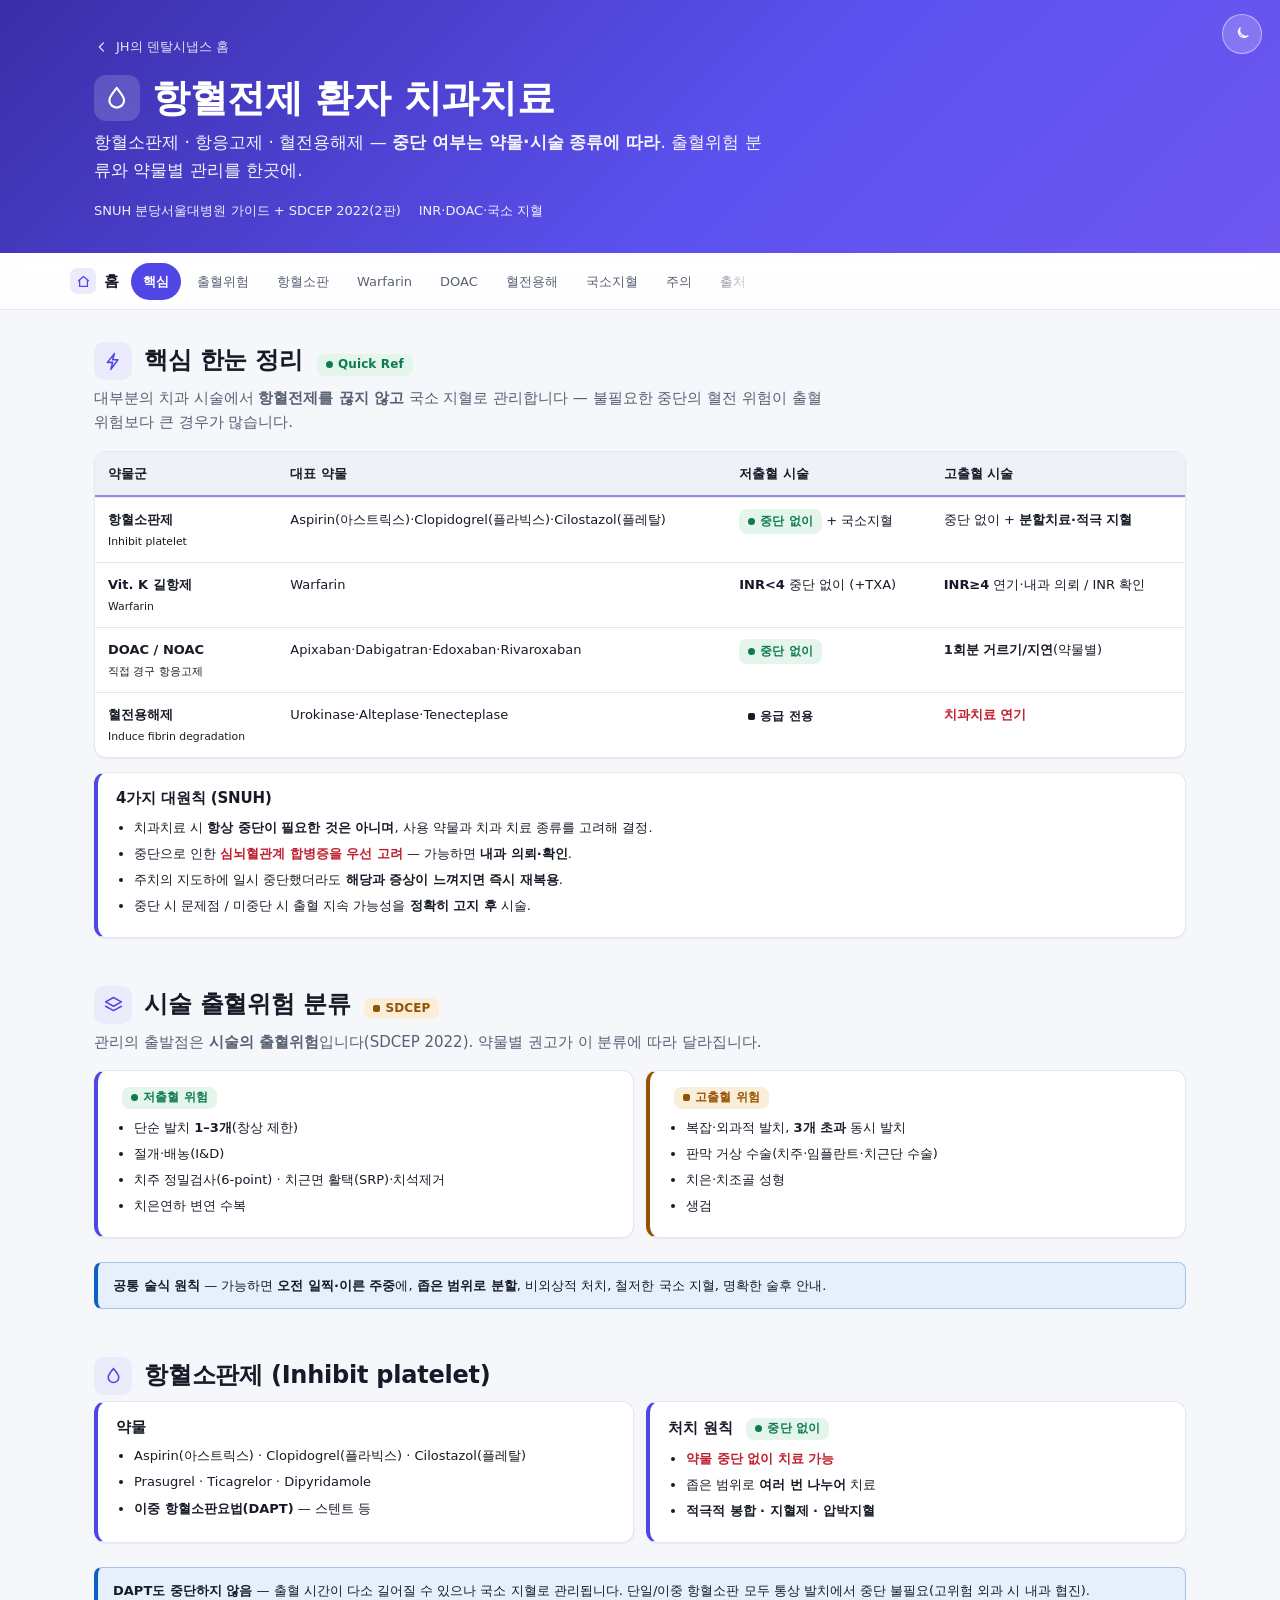
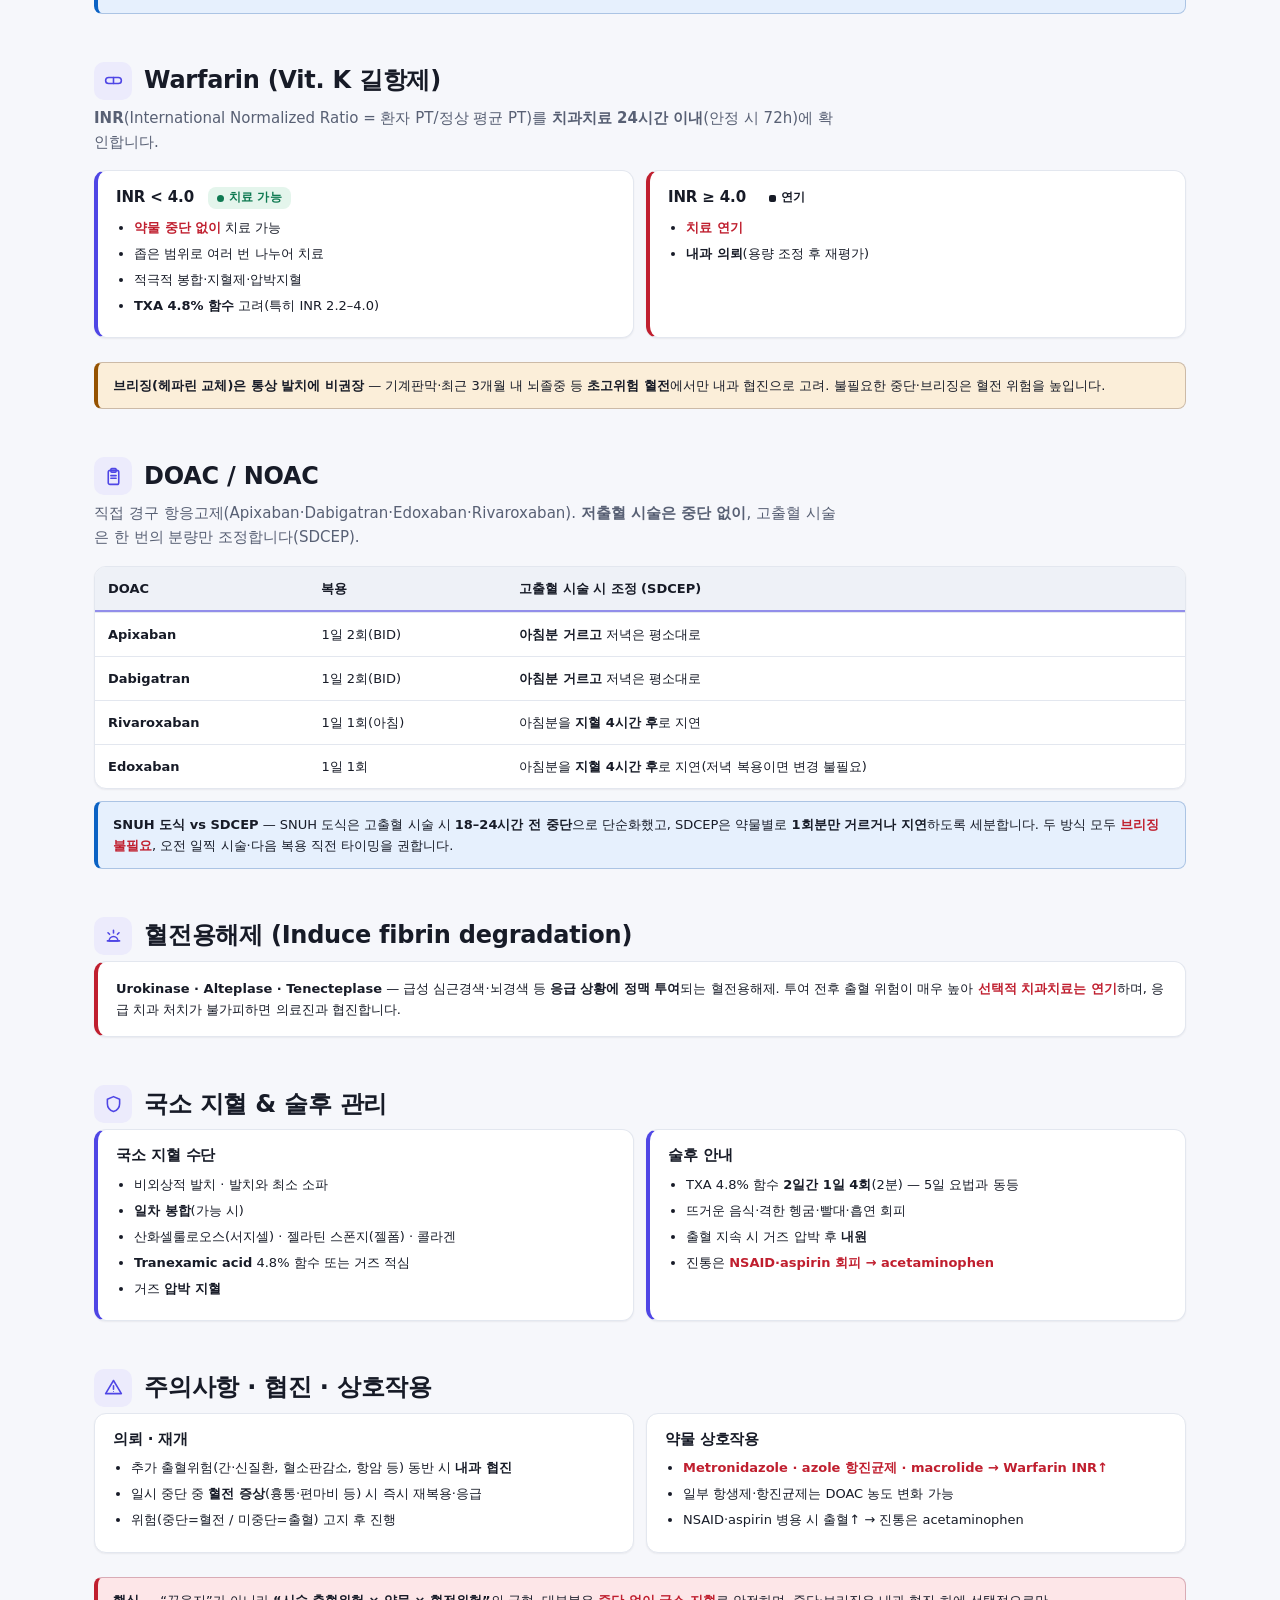
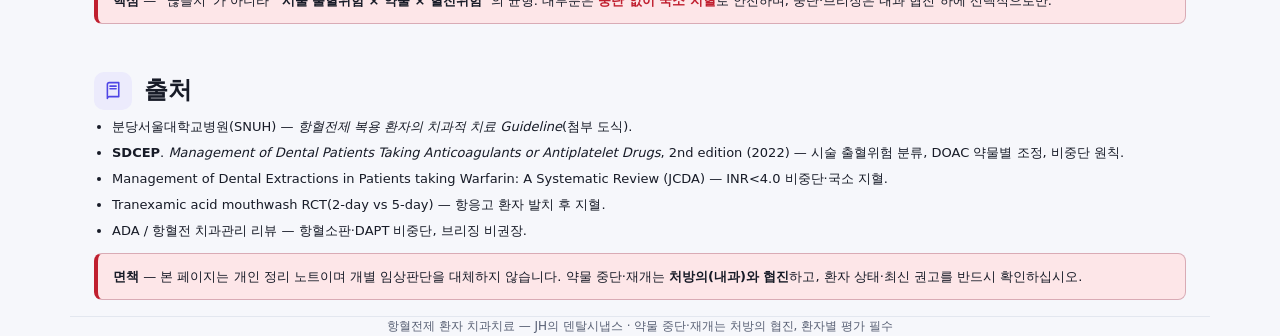
==== antithrombotic.html @ ee280d4f "항혈전제 환자 치과치료 페이지 추가 — antithrombotic.html SNUH 분당서울대병원 결정트리 + SDCEP 2022(2판)로 보강한 신규 페이지(9섹션): - 핵심 " ====
<!DOCTYPE html>
<html lang="ko" data-theme="auto">
<head>
<meta charset="UTF-8" />
<meta name="viewport" content="width=device-width, initial-scale=1.0" />
<title>항혈전제 환자 치과치료 — JH의 덴탈시냅스</title>
<meta name="description" content="항혈전제(항혈소판제·항응고제·혈전용해제) 복용 환자의 치과 치료 — 출혈위험 분류, Warfarin INR, DOAC 약물별 조정, 국소 지혈, 주의사항" />
<meta name="theme-color" content="#4f46e5" />
<link rel="icon" href="assets/favicon.svg" type="image/svg+xml" />
<link rel="stylesheet" href="assets/theme.css?v=2" />
<style>
  h2 .badge,h3 .badge{margin-left:6px} td b{font-weight:700}
  ol.flowlist{margin:6px 0 0;padding-left:20px;font-size:var(--text-sm)} ol.flowlist li{margin:5px 0}
</style>
</head>
<body>

<header class="hero">
  <button class="themebtn hero-toggle" id="theme" aria-label="다크 모드로 전환"><svg aria-hidden="true"><use href="assets/icons.svg#i-moon"/></svg></button>
  <div class="wrap">
    <a class="crumb" href="index.html"><svg aria-hidden="true"><use href="assets/icons.svg#i-arrow-left"/></svg> JH의 덴탈시냅스 홈</a>
    <h1><span class="logo"><svg aria-hidden="true"><use href="assets/icons.svg#i-droplet"/></svg></span>항혈전제 환자 치과치료</h1>
    <p class="sub">항혈소판제 · 항응고제 · 혈전용해제 — <b>중단 여부는 약물·시술 종류에 따라</b>. 출혈위험 분류와 약물별 관리를 한곳에.</p>
    <div class="meta-row">
      <span>SNUH 분당서울대병원 가이드 + SDCEP 2022(2판)</span>
      <span>INR·DOAC·국소 지혈</span>
    </div>
  </div>
</header>

<div class="topbar">
  <div class="wrap topbar-inner">
    <a class="brand" href="index.html"><span class="logo"><svg aria-hidden="true"><use href="assets/icons.svg#i-home"/></svg></span>홈</a>
    <nav class="links" aria-label="섹션 바로가기">
      <a href="#quick">핵심</a><a href="#risk">출혈위험</a><a href="#antiplatelet">항혈소판</a><a href="#warfarin">Warfarin</a>
      <a href="#doac">DOAC</a><a href="#thrombolytic">혈전용해</a><a href="#hemostasis">국소지혈</a><a href="#caution">주의</a><a href="#sources">출처</a>
    </nav>
    <div class="spacer"></div>
  </div>
</div>

<main class="wrap">

  <!-- 핵심 -->
  <section id="quick">
    <div class="sec-head"><span class="ic"><svg aria-hidden="true"><use href="assets/icons.svg#i-bolt"/></svg></span><h2>핵심 한눈 정리 <span class="badge rec">Quick Ref</span></h2></div>
    <p class="sec-desc">대부분의 치과 시술에서 <b>항혈전제를 끊지 않고</b> 국소 지혈로 관리합니다 — 불필요한 중단의 혈전 위험이 출혈 위험보다 큰 경우가 많습니다.</p>
    <div class="tablewrap flat"><table class="cards">
      <caption class="sr-only">항혈전제 약물군별 치과 처치 원칙</caption>
      <thead><tr><th scope="col">약물군</th><th scope="col">대표 약물</th><th scope="col">저출혈 시술</th><th scope="col">고출혈 시술</th></tr></thead>
      <tbody>
        <tr><td data-label="약물군"><b>항혈소판제</b><br/><small>Inhibit platelet</small></td><td data-label="대표">Aspirin(아스트릭스)·Clopidogrel(플라빅스)·Cilostazol(플레탈)</td><td data-label="저출혈"><span class="badge rec">중단 없이</span> + 국소지혈</td><td data-label="고출혈">중단 없이 + <b>분할치료·적극 지혈</b></td></tr>
        <tr><td data-label="약물군"><b>Vit. K 길항제</b><br/><small>Warfarin</small></td><td data-label="대표">Warfarin</td><td data-label="저출혈"><b>INR&lt;4</b> 중단 없이 (+TXA)</td><td data-label="고출혈"><b>INR≥4</b> 연기·내과 의뢰 / INR 확인</td></tr>
        <tr><td data-label="약물군"><b>DOAC / NOAC</b><br/><small>직접 경구 항응고제</small></td><td data-label="대표">Apixaban·Dabigatran·Edoxaban·Rivaroxaban</td><td data-label="저출혈"><span class="badge rec">중단 없이</span></td><td data-label="고출혈"><b>1회분 거르기/지연</b>(약물별)</td></tr>
        <tr><td data-label="약물군"><b>혈전용해제</b><br/><small>Induce fibrin degradation</small></td><td data-label="대표">Urokinase·Alteplase·Tenecteplase</td><td data-label="저출혈"><span class="badge dgr">응급 전용</span></td><td data-label="고출혈"><span class="em">치과치료 연기</span></td></tr>
      </tbody>
    </table></div>
    <div class="card bl" style="margin-top:14px"><h3>4가지 대원칙 (SNUH)</h3>
      <ul class="tight">
        <li>치과치료 시 <b>항상 중단이 필요한 것은 아니며</b>, 사용 약물과 치과 치료 종류를 고려해 결정.</li>
        <li>중단으로 인한 <span class="em">심뇌혈관계 합병증을 우선 고려</span> — 가능하면 <b>내과 의뢰·확인</b>.</li>
        <li>주치의 지도하에 일시 중단했더라도 <b>해당과 증상이 느껴지면 즉시 재복용</b>.</li>
        <li>중단 시 문제점 / 미중단 시 출혈 지속 가능성을 <b>정확히 고지 후</b> 시술.</li>
      </ul></div>
  </section>

  <!-- 출혈위험 -->
  <section id="risk">
    <div class="sec-head"><span class="ic"><svg aria-hidden="true"><use href="assets/icons.svg#i-layers"/></svg></span><h2>시술 출혈위험 분류 <span class="badge exp">SDCEP</span></h2></div>
    <p class="sec-desc">관리의 출발점은 <b>시술의 출혈위험</b>입니다(SDCEP 2022). 약물별 권고가 이 분류에 따라 달라집니다.</p>
    <div class="cols">
      <div class="card bl"><h3><span class="badge rec">저출혈 위험</span></h3>
        <ul class="tight">
          <li>단순 발치 <b>1–3개</b>(창상 제한)</li>
          <li>절개·배농(I&amp;D)</li>
          <li>치주 정밀검사(6-point) · 치근면 활택(SRP)·치석제거</li>
          <li>치은연하 변연 수복</li>
        </ul></div>
      <div class="card" style="border-left:4px solid var(--warning)"><h3><span class="badge exp">고출혈 위험</span></h3>
        <ul class="tight">
          <li>복잡·외과적 발치, <b>3개 초과</b> 동시 발치</li>
          <li>판막 거상 수술(치주·임플란트·치근단 수술)</li>
          <li>치은·치조골 성형</li>
          <li>생검</li>
        </ul></div>
    </div>
    <div class="callout"><b>공통 술식 원칙</b> — 가능하면 <b>오전 일찍·이른 주중</b>에, <b>좁은 범위로 분할</b>, 비외상적 처치, 철저한 국소 지혈, 명확한 술후 안내.</div>
  </section>

  <!-- 항혈소판 -->
  <section id="antiplatelet">
    <div class="sec-head"><span class="ic"><svg aria-hidden="true"><use href="assets/icons.svg#i-droplet"/></svg></span><h2>항혈소판제 (Inhibit platelet)</h2></div>
    <div class="cols">
      <div class="card bl"><h3>약물</h3>
        <ul class="tight">
          <li>Aspirin(아스트릭스) · Clopidogrel(플라빅스) · Cilostazol(플레탈)</li>
          <li>Prasugrel · Ticagrelor · Dipyridamole</li>
          <li><b>이중 항혈소판요법(DAPT)</b> — 스텐트 등</li>
        </ul></div>
      <div class="card bl"><h3>처치 원칙 <span class="badge rec">중단 없이</span></h3>
        <ul class="tight">
          <li><span class="em">약물 중단 없이 치료 가능</span></li>
          <li>좁은 범위로 <b>여러 번 나누어</b> 치료</li>
          <li><b>적극적 봉합 · 지혈제 · 압박지혈</b></li>
        </ul></div>
    </div>
    <div class="callout"><b>DAPT도 중단하지 않음</b> — 출혈 시간이 다소 길어질 수 있으나 국소 지혈로 관리됩니다. 단일/이중 항혈소판 모두 통상 발치에서 중단 불필요(고위험 외과 시 내과 협진).</div>
  </section>

  <!-- Warfarin -->
  <section id="warfarin">
    <div class="sec-head"><span class="ic"><svg aria-hidden="true"><use href="assets/icons.svg#i-pill"/></svg></span><h2>Warfarin (Vit. K 길항제)</h2></div>
    <p class="sec-desc"><b>INR</b>(International Normalized Ratio = 환자 PT/정상 평균 PT)를 <b>치과치료 24시간 이내</b>(안정 시 72h)에 확인합니다.</p>
    <div class="cols">
      <div class="card bl"><h3>INR &lt; 4.0 <span class="badge rec">치료 가능</span></h3>
        <ul class="tight">
          <li><span class="em">약물 중단 없이</span> 치료 가능</li>
          <li>좁은 범위로 여러 번 나누어 치료</li>
          <li>적극적 봉합·지혈제·압박지혈</li>
          <li><b>TXA 4.8% 함수</b> 고려(특히 INR 2.2–4.0)</li>
        </ul></div>
      <div class="card" style="border-left:4px solid var(--danger)"><h3>INR ≥ 4.0 <span class="badge dgr">연기</span></h3>
        <ul class="tight">
          <li><span class="em">치료 연기</span></li>
          <li><b>내과 의뢰</b>(용량 조정 후 재평가)</li>
        </ul></div>
    </div>
    <div class="callout warn"><b>브리징(헤파린 교체)은 통상 발치에 비권장</b> — 기계판막·최근 3개월 내 뇌졸중 등 <b>초고위험 혈전</b>에서만 내과 협진으로 고려. 불필요한 중단·브리징은 혈전 위험을 높입니다.</div>
  </section>

  <!-- DOAC -->
  <section id="doac">
    <div class="sec-head"><span class="ic"><svg aria-hidden="true"><use href="assets/icons.svg#i-clipboard"/></svg></span><h2>DOAC / NOAC</h2></div>
    <p class="sec-desc">직접 경구 항응고제(Apixaban·Dabigatran·Edoxaban·Rivaroxaban). <b>저출혈 시술은 중단 없이</b>, 고출혈 시술은 한 번의 분량만 조정합니다(SDCEP).</p>
    <div class="tablewrap flat"><table class="cards">
      <caption class="sr-only">DOAC 약물별 고출혈 시술 시 복용 조정</caption>
      <thead><tr><th scope="col">DOAC</th><th scope="col">복용</th><th scope="col">고출혈 시술 시 조정 (SDCEP)</th></tr></thead>
      <tbody>
        <tr><td data-label="DOAC"><b>Apixaban</b></td><td data-label="복용">1일 2회(BID)</td><td data-label="조정"><b>아침분 거르고</b> 저녁은 평소대로</td></tr>
        <tr><td data-label="DOAC"><b>Dabigatran</b></td><td data-label="복용">1일 2회(BID)</td><td data-label="조정"><b>아침분 거르고</b> 저녁은 평소대로</td></tr>
        <tr><td data-label="DOAC"><b>Rivaroxaban</b></td><td data-label="복용">1일 1회(아침)</td><td data-label="조정">아침분을 <b>지혈 4시간 후</b>로 지연</td></tr>
        <tr><td data-label="DOAC"><b>Edoxaban</b></td><td data-label="복용">1일 1회</td><td data-label="조정">아침분을 <b>지혈 4시간 후</b>로 지연(저녁 복용이면 변경 불필요)</td></tr>
      </tbody>
    </table></div>
    <div class="callout"><b>SNUH 도식 vs SDCEP</b> — SNUH 도식은 고출혈 시술 시 <b>18–24시간 전 중단</b>으로 단순화했고, SDCEP은 약물별로 <b>1회분만 거르거나 지연</b>하도록 세분합니다. 두 방식 모두 <span class="em">브리징 불필요</span>, 오전 일찍 시술·다음 복용 직전 타이밍을 권합니다.</div>
  </section>

  <!-- 혈전용해 -->
  <section id="thrombolytic">
    <div class="sec-head"><span class="ic"><svg aria-hidden="true"><use href="assets/icons.svg#i-siren"/></svg></span><h2>혈전용해제 (Induce fibrin degradation)</h2></div>
    <div class="card" style="border-left:4px solid var(--danger)">
      <p style="margin:0;font-size:var(--text-sm)"><b>Urokinase · Alteplase · Tenecteplase</b> — 급성 심근경색·뇌경색 등 <b>응급 상황에 정맥 투여</b>되는 혈전용해제. 투여 전후 출혈 위험이 매우 높아 <span class="em">선택적 치과치료는 연기</span>하며, 응급 치과 처치가 불가피하면 의료진과 협진합니다.</p>
    </div>
  </section>

  <!-- 국소 지혈 -->
  <section id="hemostasis">
    <div class="sec-head"><span class="ic"><svg aria-hidden="true"><use href="assets/icons.svg#i-shield"/></svg></span><h2>국소 지혈 & 술후 관리</h2></div>
    <div class="cols">
      <div class="card bl"><h3>국소 지혈 수단</h3>
        <ul class="tight">
          <li>비외상적 발치 · 발치와 최소 소파</li>
          <li><b>일차 봉합</b>(가능 시)</li>
          <li>산화셀룰로오스(서지셀) · 젤라틴 스폰지(젤폼) · 콜라겐</li>
          <li><b>Tranexamic acid</b> 4.8% 함수 또는 거즈 적심</li>
          <li>거즈 <b>압박 지혈</b></li>
        </ul></div>
      <div class="card bl"><h3>술후 안내</h3>
        <ul class="tight">
          <li>TXA 4.8% 함수 <b>2일간 1일 4회</b>(2분) — 5일 요법과 동등</li>
          <li>뜨거운 음식·격한 헹굼·빨대·흡연 회피</li>
          <li>출혈 지속 시 거즈 압박 후 <b>내원</b></li>
          <li>진통은 <span class="em">NSAID·aspirin 회피 → acetaminophen</span></li>
        </ul></div>
    </div>
  </section>

  <!-- 주의 -->
  <section id="caution">
    <div class="sec-head"><span class="ic"><svg aria-hidden="true"><use href="assets/icons.svg#i-alert"/></svg></span><h2>주의사항 · 협진 · 상호작용</h2></div>
    <div class="cols">
      <div class="card"><h3>의뢰 · 재개</h3>
        <ul class="tight">
          <li>추가 출혈위험(간·신질환, 혈소판감소, 항암 등) 동반 시 <b>내과 협진</b></li>
          <li>일시 중단 중 <b>혈전 증상</b>(흉통·편마비 등) 시 즉시 재복용·응급</li>
          <li>위험(중단=혈전 / 미중단=출혈) 고지 후 진행</li>
        </ul></div>
      <div class="card"><h3>약물 상호작용</h3>
        <ul class="tight">
          <li><span class="em">Metronidazole · azole 항진균제 · macrolide → Warfarin INR↑</span></li>
          <li>일부 항생제·항진균제는 DOAC 농도 변화 가능</li>
          <li>NSAID·aspirin 병용 시 출혈↑ → 진통은 acetaminophen</li>
        </ul></div>
    </div>
    <div class="callout danger"><b>핵심</b> — “끊을지”가 아니라 <b>“시술 출혈위험 × 약물 × 혈전위험”</b>의 균형. 대부분은 <span class="em">중단 없이 국소 지혈</span>로 안전하며, 중단·브리징은 내과 협진 하에 선택적으로만.</div>
  </section>

  <!-- 출처 -->
  <section id="sources">
    <div class="sec-head"><span class="ic"><svg aria-hidden="true"><use href="assets/icons.svg#i-book"/></svg></span><h2>출처</h2></div>
    <ul class="tight" style="font-size:var(--text-sm)">
      <li>분당서울대학교병원(SNUH) — <i>항혈전제 복용 환자의 치과적 치료 Guideline</i>(첨부 도식).</li>
      <li><b>SDCEP</b>. <i>Management of Dental Patients Taking Anticoagulants or Antiplatelet Drugs</i>, 2nd edition (2022) — 시술 출혈위험 분류, DOAC 약물별 조정, 비중단 원칙.</li>
      <li>Management of Dental Extractions in Patients taking Warfarin: A Systematic Review (JCDA) — INR&lt;4.0 비중단·국소 지혈.</li>
      <li>Tranexamic acid mouthwash RCT(2-day vs 5-day) — 항응고 환자 발치 후 지혈.</li>
      <li>ADA / 항혈전 치과관리 리뷰 — 항혈소판·DAPT 비중단, 브리징 비권장.</li>
    </ul>
    <div class="callout danger" style="margin-top:12px"><b>면책</b> — 본 페이지는 개인 정리 노트이며 개별 임상판단을 대체하지 않습니다. 약물 중단·재개는 <b>처방의(내과)와 협진</b>하고, 환자 상태·최신 권고를 반드시 확인하십시오.</div>
  </section>

</main>

<button id="toTop" title="맨 위로" aria-label="맨 위로"><svg aria-hidden="true"><use href="assets/icons.svg#i-arrow-up"/></svg></button>

<footer class="wrap">
  항혈전제 환자 치과치료 — JH의 덴탈시냅스 · 약물 중단·재개는 처방의 협진, 환자별 평가 필수
</footer>

<script>
(function(){
  const links=[...document.querySelectorAll('.topbar .links a')];
  const map={}; links.forEach(a=>map[a.getAttribute('href').slice(1)]=a);
  if('IntersectionObserver' in window){
    const ob=new IntersectionObserver((es)=>{ es.forEach(e=>{ if(e.isIntersecting){
      links.forEach(a=>a.classList.remove('active')); const a=map[e.target.id]; if(a) a.classList.add('active'); } }); },
      {rootMargin:'-35% 0px -60% 0px',threshold:0});
    Object.keys(map).forEach(id=>{ const t=document.getElementById(id); if(t) ob.observe(t); });
  }
  const toTop=document.getElementById('toTop');
  if(toTop){ addEventListener('scroll',()=>toTop.classList.toggle('show',scrollY>600),{passive:true});
    toTop.addEventListener('click',()=>scrollTo({top:0,behavior:'smooth'})); }
})();
</script>
<script src="assets/theme.js?v=2"></script>
</body>
</html>
---- assets/theme.css ----
/* =======================================================================
   JH의 덴탈시냅스 — Design System (tokens)  ·  모든 페이지 공유
   ======================================================================= */
:root{
  color-scheme: light dark;

  /* ---- color: slate neutrals + indigo brand + semantic status ---- */
  --bg:#f6f7fb; --surface:#ffffff; --surface-2:#eef1f7; --line:#e3e7ef;
  --ink:#171b27; --ink-2:#586074; --ink-3:#8b93a6;
  --brand:#4f46e5; --brand-strong:#4338ca; --brand-ink:#ffffff; --brand-soft:#ecebfc;
  --success:#0f7a52; --success-soft:#e4f5ec;
  --warning:#955200; --warning-soft:#fbeed9;
  --danger:#c01f2f;  --danger-soft:#fde6e8;
  --info:#0b62c4;    --info-soft:#e6f0fd;

  /* legacy aliases (구 클래스 호환) */
  --muted:var(--ink-2); --brand-d:var(--brand-strong); --warn:var(--warning);
  --accent:#0f7a52; --radius:12px;

  /* ---- type scale (root 16px · ratio ~1.2–1.25) ---- */
  --text-xs:.75rem; --text-sm:.8125rem; --text-base:.9375rem; --text-md:1.0625rem;
  --text-lg:1.25rem; --text-xl:1.5rem; --text-2xl:1.875rem; --text-3xl:2.25rem;
  --lh-tight:1.3; --lh:1.62;

  /* ---- spacing (8pt) ---- */
  --sp-1:4px; --sp-2:8px; --sp-3:12px; --sp-4:16px; --sp-5:24px; --sp-6:32px; --sp-7:48px; --sp-8:64px;

  /* ---- radius / shadow / motion ---- */
  --r-sm:8px; --r:12px; --r-lg:16px; --r-pill:999px;
  --shadow-sm:0 1px 2px rgba(18,24,40,.06);
  --shadow:0 1px 3px rgba(18,24,40,.05),0 10px 26px rgba(18,24,40,.07);
  --shadow-lg:0 18px 50px rgba(18,24,40,.16);
  --ease:cubic-bezier(.2,.7,.2,1); --dur:.2s;

  --maxw:1140px;
  /* hero gradient (테마 무관 고정 — 흰 텍스트 가독 보장) */
  --hero-1:#3a2ea8; --hero-2:#5b51ef; --hero-3:#6f57f0;
}
:root[data-theme="dark"], :root[data-theme="auto"]{ }
@media (prefers-color-scheme: dark){ :root[data-theme="auto"]{
  --bg:#0e1118; --surface:#161b24; --surface-2:#1d2330; --line:#2a3142;
  --ink:#e9edf5; --ink-2:#a8b1c3; --ink-3:#79849a;
  --brand:#8d89f6; --brand-strong:#aaa6f9; --brand-ink:#0e1118; --brand-soft:#1f2440;
  --success:#46cf91; --success-soft:#11271d;
  --warning:#e2a85c; --warning-soft:#2a2113;
  --danger:#f0746e;  --danger-soft:#2c1719;
  --info:#5ea7f3;    --info-soft:#11233b;
  --accent:#46cf91;
  --shadow-sm:0 1px 2px rgba(0,0,0,.4);
  --shadow:0 1px 3px rgba(0,0,0,.45),0 10px 26px rgba(0,0,0,.35);
  --shadow-lg:0 18px 50px rgba(0,0,0,.5);
}}
:root[data-theme="dark"]{
  --bg:#0e1118; --surface:#161b24; --surface-2:#1d2330; --line:#2a3142;
  --ink:#e9edf5; --ink-2:#a8b1c3; --ink-3:#79849a;
  --brand:#8d89f6; --brand-strong:#aaa6f9; --brand-ink:#0e1118; --brand-soft:#1f2440;
  --success:#46cf91; --success-soft:#11271d;
  --warning:#e2a85c; --warning-soft:#2a2113;
  --danger:#f0746e;  --danger-soft:#2c1719;
  --info:#5ea7f3;    --info-soft:#11233b;
  --accent:#46cf91;
  --shadow-sm:0 1px 2px rgba(0,0,0,.4);
  --shadow:0 1px 3px rgba(0,0,0,.45),0 10px 26px rgba(0,0,0,.35);
  --shadow-lg:0 18px 50px rgba(0,0,0,.5);
}

/* ======================= base ======================= */
*{box-sizing:border-box}
html{scroll-behavior:smooth; scroll-padding-top:78px}
@media (prefers-reduced-motion:reduce){ html{scroll-behavior:auto} *{animation-duration:.001ms!important;transition-duration:.001ms!important} }
body{margin:0;font-family:"Pretendard","Apple SD Gothic Neo","Malgun Gothic",system-ui,-apple-system,"Segoe UI",Roboto,sans-serif;
  font-size:var(--text-base);line-height:var(--lh);background:var(--bg);color:var(--ink);
  -webkit-font-smoothing:antialiased;text-rendering:optimizeLegibility}
a{color:var(--brand);text-decoration:none}
a:hover{text-decoration:underline}
h1,h2,h3,h4{line-height:var(--lh-tight);letter-spacing:-.01em}
:focus-visible{outline:2px solid var(--brand);outline-offset:2px;border-radius:6px}
.wrap{max-width:var(--maxw);margin:0 auto;padding:0 var(--sp-5)}
.sr-only{position:absolute;width:1px;height:1px;padding:0;margin:-1px;overflow:hidden;clip:rect(0 0 0 0);white-space:nowrap;border:0}

/* icons */
svg.gl{width:1.15em;height:1.15em;display:inline-block;vertical-align:-.16em;flex:0 0 auto}
.ic{display:grid;place-items:center;flex:0 0 auto}
.ic svg{width:60%;height:60%}

/* ======================= header / hero ======================= */
header.hero{position:relative;overflow:hidden;color:#fff;padding:var(--sp-6) 0 var(--sp-6);
  background:linear-gradient(135deg,var(--hero-1) 0%,var(--hero-2) 58%,var(--hero-3) 100%)}
header.hero .wrap{position:relative;z-index:1}
.crumb{display:inline-flex;align-items:center;gap:6px;color:#fff;opacity:.86;font-size:var(--text-sm);
  margin-bottom:var(--sp-3);padding:4px 0}
.crumb:hover{opacity:1;text-decoration:none}
.crumb svg{width:16px;height:16px}
header.hero h1{margin:0 0 6px;font-size:clamp(1.6rem,3.4vw,2.4rem);display:flex;align-items:center;gap:12px}
header.hero h1 .logo{width:clamp(34px,5vw,46px);height:clamp(34px,5vw,46px);border-radius:12px;
  background:rgba(255,255,255,.16);display:grid;place-items:center;backdrop-filter:blur(2px)}
header.hero h1 .logo svg{width:64%;height:64%;color:#fff}
header.hero p.sub{margin:0;opacity:.94;font-size:var(--text-md);max-width:62ch;font-weight:400}
.meta-row{display:flex;flex-wrap:wrap;gap:8px 18px;margin-top:var(--sp-4);font-size:var(--text-sm);opacity:.92}
.meta-row span{display:inline-flex;align-items:center;gap:6px}

/* ======================= sticky topbar ======================= */
.topbar{position:sticky;top:0;z-index:50;background:color-mix(in srgb,var(--surface) 88%,transparent);
  -webkit-backdrop-filter:saturate(180%) blur(10px);backdrop-filter:saturate(180%) blur(10px);
  border-bottom:1px solid var(--line)}
.topbar-inner{display:flex;align-items:center;gap:var(--sp-3);min-height:56px;padding:8px 0}
.brand{display:inline-flex;align-items:center;gap:8px;font-weight:800;color:var(--ink);font-size:var(--text-base)}
.brand .logo{width:26px;height:26px;border-radius:7px;background:var(--brand-soft);color:var(--brand);display:grid;place-items:center}
.brand .logo svg{width:17px;height:17px}
.brand:hover{text-decoration:none}
.links{display:flex;gap:4px;align-items:center;overflow-x:auto;scrollbar-width:none;-ms-overflow-style:none;mask-image:linear-gradient(90deg,#000 92%,transparent)}
.links::-webkit-scrollbar{display:none}
.links a{font-size:var(--text-sm);color:var(--ink-2);padding:8px 12px;border-radius:var(--r-pill);white-space:nowrap;min-height:36px;display:inline-flex;align-items:center;font-weight:500}
.links a:hover{background:var(--surface-2);color:var(--ink);text-decoration:none}
.links a.active{background:var(--brand);color:var(--brand-ink);font-weight:700}
.spacer{margin-left:auto}
.search{display:flex;align-items:center;gap:8px}
.search .field{position:relative;display:flex;align-items:center}
.search .field svg{position:absolute;left:12px;width:16px;height:16px;color:var(--ink-3);pointer-events:none}
.search input{border:1px solid var(--line);background:var(--surface);color:var(--ink);border-radius:var(--r-pill);
  height:40px;padding:0 14px 0 34px;font-size:var(--text-sm);width:230px;outline:none;transition:border-color var(--dur),box-shadow var(--dur)}
.search input::placeholder{color:var(--ink-3)}
.search input:focus{border-color:var(--brand);box-shadow:0 0 0 3px color-mix(in srgb,var(--brand) 22%,transparent)}
.themebtn{border:1px solid var(--line);background:var(--surface);color:var(--ink-2);border-radius:var(--r-pill);
  width:40px;height:40px;cursor:pointer;display:grid;place-items:center}
.themebtn:hover{color:var(--brand);border-color:var(--brand)}
.themebtn svg{width:18px;height:18px}
/* hero 우상단 토글 */
.themebtn.hero-toggle{position:absolute;top:14px;right:18px;left:auto;z-index:5;
  background:rgba(255,255,255,.2);border-color:rgba(255,255,255,.48);color:#fff;
  -webkit-backdrop-filter:blur(3px);backdrop-filter:blur(3px)}
.themebtn.hero-toggle:hover{background:rgba(255,255,255,.26);border-color:rgba(255,255,255,.65);color:#fff}
@media (max-width:640px){ .themebtn.hero-toggle{top:10px;right:12px} }

/* ======================= disclaimer / callout ======================= */
.disclaimer{display:flex;gap:10px;align-items:flex-start;background:var(--warning-soft);
  border:1px solid color-mix(in srgb,var(--warning) 34%,var(--line));color:color-mix(in srgb,var(--warning) 78%,var(--ink));
  border-radius:var(--r);padding:12px 16px;margin:var(--sp-4) auto;font-size:var(--text-sm)}
.disclaimer svg{width:20px;height:20px;color:var(--warning);flex:0 0 auto;margin-top:1px}
.disclaimer b{color:inherit}

.callout{position:relative;background:var(--info-soft);border:1px solid color-mix(in srgb,var(--info) 26%,var(--line));
  border-left:4px solid var(--info);border-radius:var(--r-sm);padding:12px 15px;font-size:var(--text-sm);margin:var(--sp-3) 0;color:var(--ink)}
.callout.warn{background:var(--warning-soft);border-color:color-mix(in srgb,var(--warning) 30%,var(--line));border-left-color:var(--warning)}
.callout.danger{background:var(--danger-soft);border-color:color-mix(in srgb,var(--danger) 30%,var(--line));border-left-color:var(--danger)}
.callout.ok{background:var(--success-soft);border-color:color-mix(in srgb,var(--success) 30%,var(--line));border-left-color:var(--success)}

/* ======================= note grid (hub) ======================= */
.grid{display:grid;grid-template-columns:repeat(auto-fill,minmax(290px,1fr));gap:var(--sp-4);margin:var(--sp-4) 0 var(--sp-2)}
a.note{position:relative;display:flex;flex-direction:column;background:var(--surface);border:1px solid var(--line);
  border-radius:var(--r-lg);padding:var(--sp-5);box-shadow:var(--shadow-sm);color:inherit;overflow:hidden;
  transition:transform var(--dur) var(--ease),box-shadow var(--dur),border-color var(--dur)}
a.note:hover{transform:translateY(-3px);box-shadow:var(--shadow-lg);border-color:color-mix(in srgb,var(--accent2,var(--brand)) 50%,var(--line));text-decoration:none}
a.note::after{content:"";position:absolute;left:0;top:0;height:3px;width:100%;background:var(--accent2,var(--brand))}
.note .ic{width:46px;height:46px;border-radius:12px;background:color-mix(in srgb,var(--accent2,var(--brand)) 14%,transparent);color:var(--accent2,var(--brand))}
.note .ic svg{width:24px;height:24px}
.note h3{margin:14px 0 6px;font-size:var(--text-md)}
.note p{margin:0;color:var(--ink-2);font-size:var(--text-sm);flex:1}
.note .row{display:flex;align-items:center;gap:8px;margin-top:var(--sp-4)}
.note .go{margin-left:auto;color:var(--accent2,var(--brand));font-weight:700;font-size:var(--text-sm);display:inline-flex;align-items:center;gap:3px}
.note .go svg{width:15px;height:15px}

/* ======================= sections / content ======================= */
section{padding:var(--sp-6) 0 var(--sp-1);scroll-margin-top:74px}
.sec-head{display:flex;align-items:center;gap:12px;margin:0 0 6px}
.sec-head h2{font-size:clamp(1.15rem,2.4vw,1.5rem);margin:0}
.sec-head .ic{width:38px;height:38px;border-radius:10px;background:var(--brand-soft);color:var(--brand)}
.sec-head .ic svg{width:21px;height:21px}
.sec-desc{color:var(--ink-2);font-size:var(--text-base);margin:2px 0 var(--sp-4);max-width:78ch}

.card{background:var(--surface);border:1px solid var(--line);border-radius:var(--r);padding:16px 18px;box-shadow:var(--shadow-sm);margin-bottom:var(--sp-3)}
.card.bl{border-left:4px solid var(--brand)}
.card h3{margin:0 0 8px;font-size:var(--text-base);display:flex;align-items:center;gap:8px;flex-wrap:wrap}
.cols{display:grid;grid-template-columns:repeat(auto-fit,minmax(248px,1fr));gap:var(--sp-3)}
ul.tight{margin:6px 0 0;padding-left:18px}
ul.tight li{margin:5px 0;font-size:var(--text-sm)}
ul.tight li small{color:var(--ink-2)}
.em{color:var(--danger);font-weight:600}
.hl{background:color-mix(in srgb,var(--brand) 14%,transparent);border-radius:4px;padding:0 3px}

/* labels: pill / tag / badge (역할 분리) */
.pill{display:inline-block;font-size:var(--text-xs);border:1px solid var(--line);border-radius:var(--r-pill);
  padding:2px 9px;color:var(--ink-2);background:var(--surface);font-weight:500}
.tag{display:inline-flex;align-items:center;font-size:var(--text-xs);font-weight:700;color:#fff;border-radius:var(--r-sm);padding:3px 9px;letter-spacing:.01em}
.badge{display:inline-flex;align-items:center;gap:5px;font-size:var(--text-xs);font-weight:700;border-radius:var(--r-sm);
  padding:3px 9px;letter-spacing:.01em;white-space:nowrap}
.badge::before{content:"";width:7px;height:7px;border-radius:2px;background:currentColor}
.badge.rec{color:var(--success);background:var(--success-soft)}
.badge.exp{color:var(--warning);background:var(--warning-soft)}
.badge.lim{color:var(--ink-2);background:var(--surface-2)}
.badge.rec::before{border-radius:999px}            /* 색+모양 이중 인코딩 */
.badge.lim::before{border-radius:0;transform:rotate(45deg)}

/* step flow */
.flow{display:flex;flex-wrap:wrap;gap:10px;align-items:stretch;margin:10px 0}
.flow .step{flex:1 1 200px;background:var(--surface);border:1px solid var(--line);border-radius:var(--r-sm);padding:12px 14px;box-shadow:var(--shadow-sm)}
.flow .step b{display:block;font-size:var(--text-sm);margin-bottom:2px}
.flow .step small{color:var(--ink-2);font-size:var(--text-xs)}
.flow .arrow{display:flex;align-items:center;justify-content:center;color:var(--ink-3);flex:0 0 auto}
.flow .arrow svg{width:20px;height:20px}

/* ======================= tables ======================= */
.tablewrap{overflow-x:auto;border:1px solid var(--line);border-radius:var(--r);box-shadow:var(--shadow-sm);background:var(--surface);margin-bottom:var(--sp-3)}
table{border-collapse:collapse;width:100%;font-size:var(--text-sm)}
caption{text-align:left;color:var(--ink-2);font-size:var(--text-xs);padding:8px 12px 0}
thead th{background:var(--surface-2);color:var(--ink);text-align:left;padding:11px 13px;font-weight:700;white-space:nowrap;
  border-bottom:2px solid color-mix(in srgb,var(--brand) 55%,var(--line));position:sticky;top:0}
tbody td{padding:11px 13px;border-top:1px solid var(--line);vertical-align:top}
tbody tr:hover{background:color-mix(in srgb,var(--brand) 5%,transparent)}

/* responsive: table.cards → 모바일 카드 전환 (가로 스크롤 제거) */
@media (max-width:720px){
  table.cards thead{position:absolute;width:1px;height:1px;padding:0;margin:-1px;overflow:hidden;clip:rect(0 0 0 0)}
  table.cards, table.cards tbody, table.cards tr, table.cards td{display:block;width:100%;min-width:0}
  table.cards tr{border:1px solid var(--line);border-radius:var(--r);margin:0 0 var(--sp-3);padding:6px 12px;background:var(--surface);box-shadow:var(--shadow-sm)}
  table.cards tr:hover{background:var(--surface)}
  table.cards td{border:0;border-top:1px dashed var(--line);padding:9px 0;display:flex;gap:12px}
  table.cards tr td:first-child{border-top:0}
  table.cards td::before{content:attr(data-label);flex:0 0 36%;max-width:36%;color:var(--ink-2);font-weight:700;font-size:var(--text-xs);padding-top:1px}
  .tablewrap.flat{border:0;box-shadow:none;background:transparent;overflow:visible}
}

/* ======================= data viz (SVG charts) ======================= */
.viz{background:var(--surface);border:1px solid var(--line);border-radius:var(--r);box-shadow:var(--shadow-sm);padding:16px 18px;margin:0 0 var(--sp-3)}
.viz h3{margin:0 0 2px;font-size:var(--text-base)}
.viz .cap{color:var(--ink-2);font-size:var(--text-xs);margin:0 0 12px}
.viz svg{display:block;width:100%;height:auto;overflow:visible}
.viz text{fill:var(--ink-2);font-size:11px;font-weight:600}
.viz .lab{fill:var(--ink);font-weight:700}
.viz .track{fill:var(--surface-2)}
.viz .rng{fill:var(--brand)}
.viz .rng.warn{fill:var(--warning)} .viz .rng.dgr{fill:var(--danger)} .viz .rng.ok{fill:var(--success)}
.viz .grid{stroke:var(--line);stroke-width:1}
.viz .axis{stroke:var(--ink-3);stroke-width:1}
.viz .node{fill:var(--surface);stroke:var(--brand);stroke-width:2}
.viz .node.on{fill:var(--brand)}
.viz .conn{stroke:var(--brand);stroke-width:2}
.viz .bar{fill:var(--brand)}
.viz .v-fill{fill:var(--brand)}
.viz .seg{stroke:var(--surface);stroke-width:2}

/* ======================= footer / misc ======================= */
footer{margin-top:var(--sp-7);border-top:1px solid var(--line);padding:var(--sp-5) 0 var(--sp-8);color:var(--ink-2);font-size:var(--text-xs);text-align:center}
.no-results{padding:18px;color:var(--ink-2);font-style:italic}
mark{background:color-mix(in srgb,var(--warning) 30%,transparent);color:inherit;padding:0 2px;border-radius:3px}

/* ======================= back-to-top ======================= */
#toTop{position:fixed;right:18px;bottom:18px;z-index:60;width:46px;height:46px;border-radius:var(--r-pill);
  border:1px solid var(--line);background:var(--surface);color:var(--brand);box-shadow:var(--shadow);
  cursor:pointer;display:grid;place-items:center;opacity:0;visibility:hidden;transform:translateY(10px);
  transition:opacity var(--dur),visibility var(--dur),transform var(--dur)}
#toTop.show{opacity:1;visibility:visible;transform:none}
#toTop svg{width:20px;height:20px}

@media (max-width:640px){ .search input{width:150px} .wrap{padding:0 16px} }
@media print{
  .topbar,.themebtn,.search,#toTop{display:none!important}
  body{background:#fff;color:#000}
  .card,.note,.tablewrap,.flow .step,.viz{box-shadow:none;break-inside:avoid}
  header.hero{-webkit-print-color-adjust:exact;print-color-adjust:exact}
}
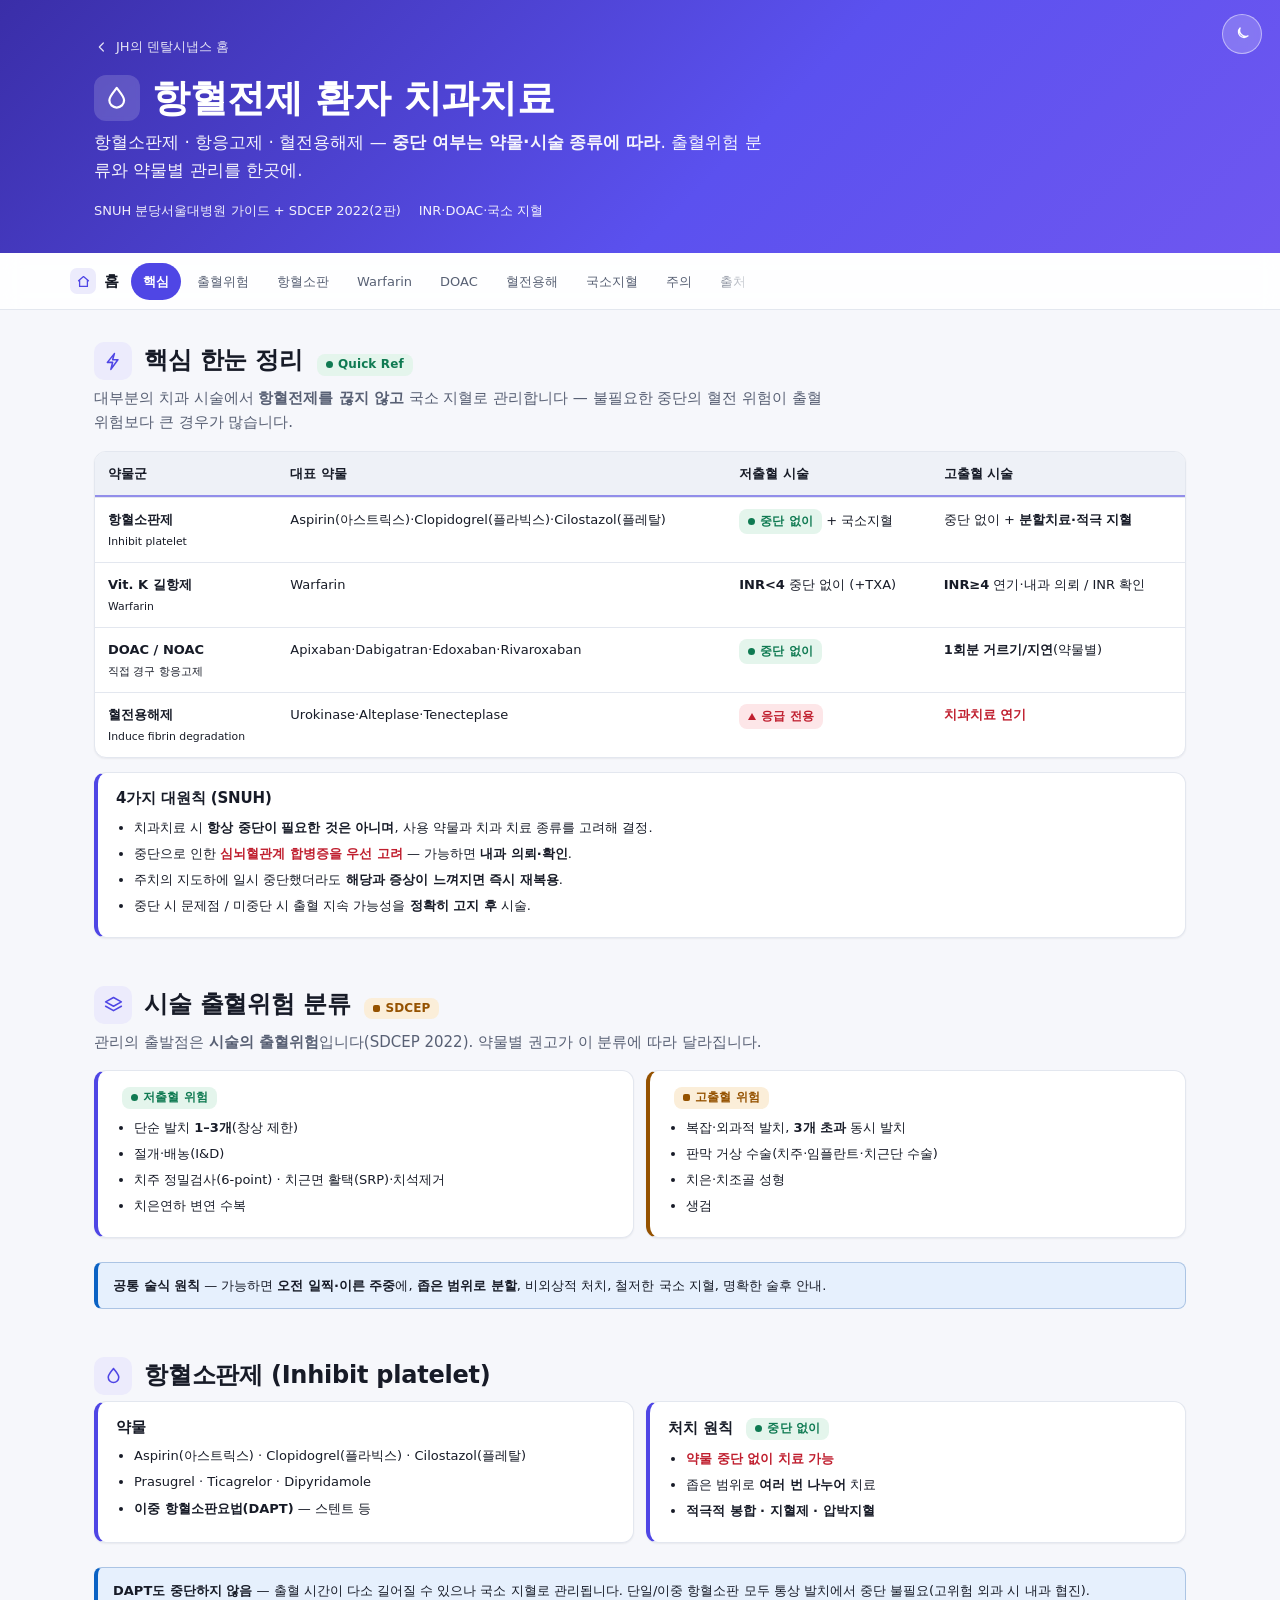
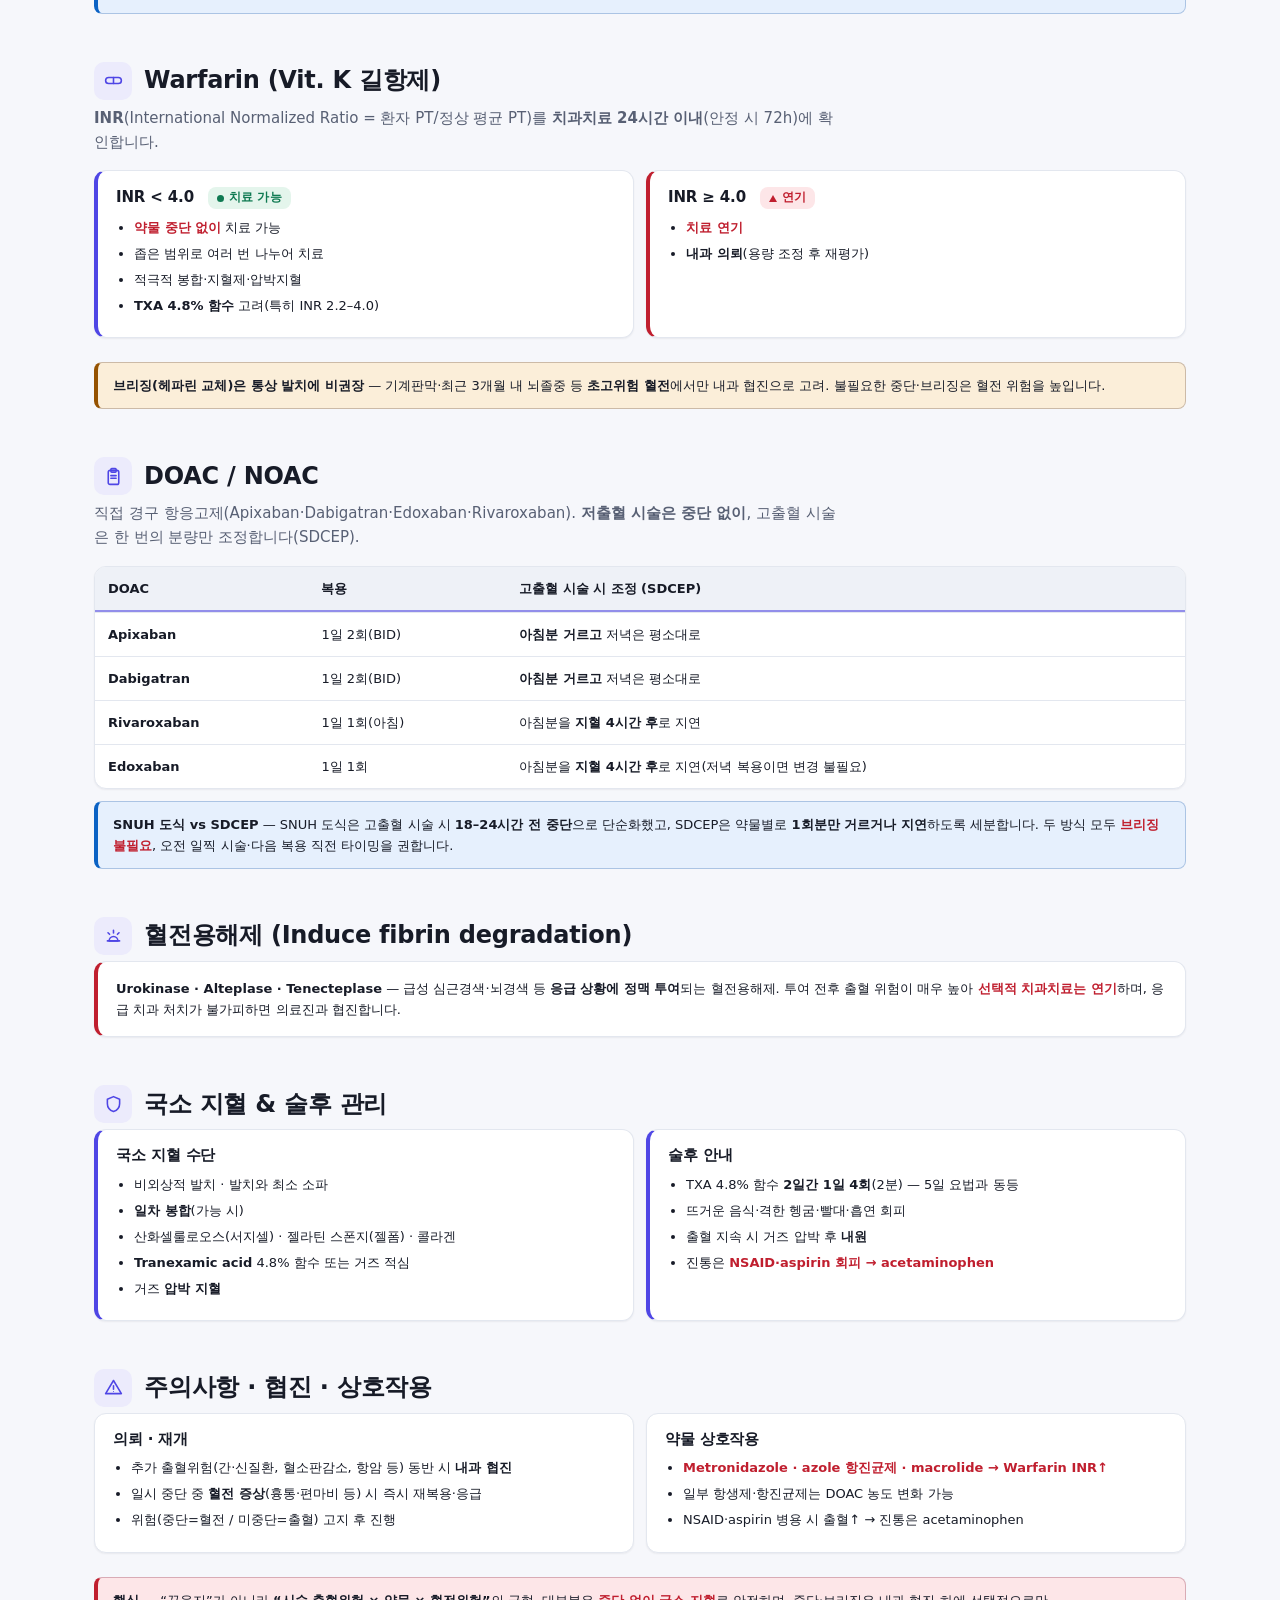
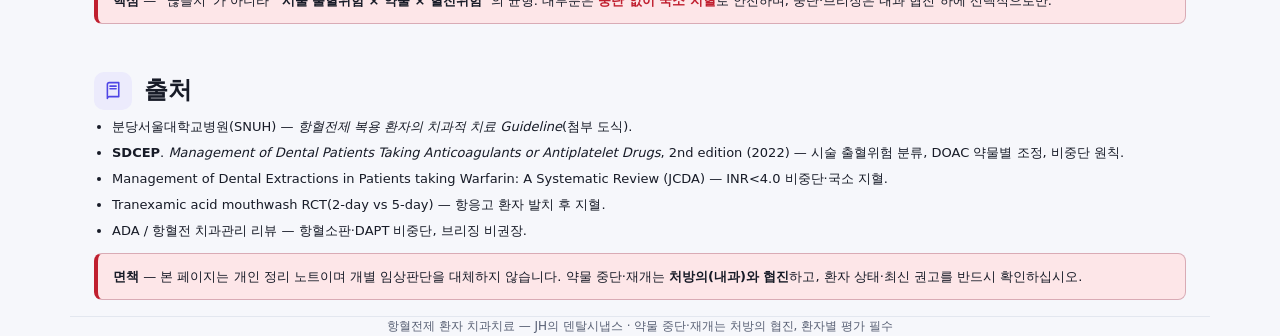
==== commit d33d73f1: "노트 2종 추가: 치과 응급상황 대응 + 전신질환자 치과관리 emergency.html — 치과 진료 중 의료 응급 - 실신·아나필락시스·흉통·천식·저혈당·경련·기도폐쇄·LAST·" ====
--- a/antithrombotic.html
+++ b/antithrombotic.html
@@ -7,7 +7,7 @@
 <meta name="description" content="항혈전제(항혈소판제·항응고제·혈전용해제) 복용 환자의 치과 치료 — 출혈위험 분류, Warfarin INR, DOAC 약물별 조정, 국소 지혈, 주의사항" />
 <meta name="theme-color" content="#4f46e5" />
 <link rel="icon" href="assets/favicon.svg" type="image/svg+xml" />
-<link rel="stylesheet" href="assets/theme.css?v=2" />
+<link rel="stylesheet" href="assets/theme.css?v=4" />
 <style>
   h2 .badge,h3 .badge{margin-left:6px} td b{font-weight:700}
   ol.flowlist{margin:6px 0 0;padding-left:20px;font-size:var(--text-sm)} ol.flowlist li{margin:5px 0}
@@ -231,6 +231,6 @@
     toTop.addEventListener('click',()=>scrollTo({top:0,behavior:'smooth'})); }
 })();
 </script>
-<script src="assets/theme.js?v=2"></script>
+<script src="assets/theme.js?v=4"></script>
 </body>
 </html>
--- a/assets/theme.css
+++ b/assets/theme.css
@@ -187,9 +187,12 @@
 .badge::before{content:"";width:7px;height:7px;border-radius:2px;background:currentColor}
 .badge.rec{color:var(--success);background:var(--success-soft)}
 .badge.exp{color:var(--warning);background:var(--warning-soft)}
+.badge.dgr{color:var(--danger);background:var(--danger-soft)}
 .badge.lim{color:var(--ink-2);background:var(--surface-2)}
 .badge.rec::before{border-radius:999px}            /* 색+모양 이중 인코딩 */
 .badge.lim::before{border-radius:0;transform:rotate(45deg)}
+.badge.dgr::before{width:0;height:0;border-radius:0;background:transparent;
+  border-left:4px solid transparent;border-right:4px solid transparent;border-bottom:7px solid currentColor}
 
 /* step flow */
 .flow{display:flex;flex-wrap:wrap;gap:10px;align-items:stretch;margin:10px 0}
@@ -227,6 +230,8 @@
 .viz svg{display:block;width:100%;height:auto;overflow:visible}
 .viz text{fill:var(--ink-2);font-size:11px;font-weight:600}
 .viz .lab{fill:var(--ink);font-weight:700}
+.viz text.onfill{fill:#fff;font-weight:800;paint-order:stroke;stroke:rgba(20,16,46,.55);stroke-width:1.1px;stroke-linejoin:round}
+.viz text.onfill.soft{font-weight:600;stroke-width:.85px}
 .viz .track{fill:var(--surface-2)}
 .viz .rng{fill:var(--brand)}
 .viz .rng.warn{fill:var(--warning)} .viz .rng.dgr{fill:var(--danger)} .viz .rng.ok{fill:var(--success)}
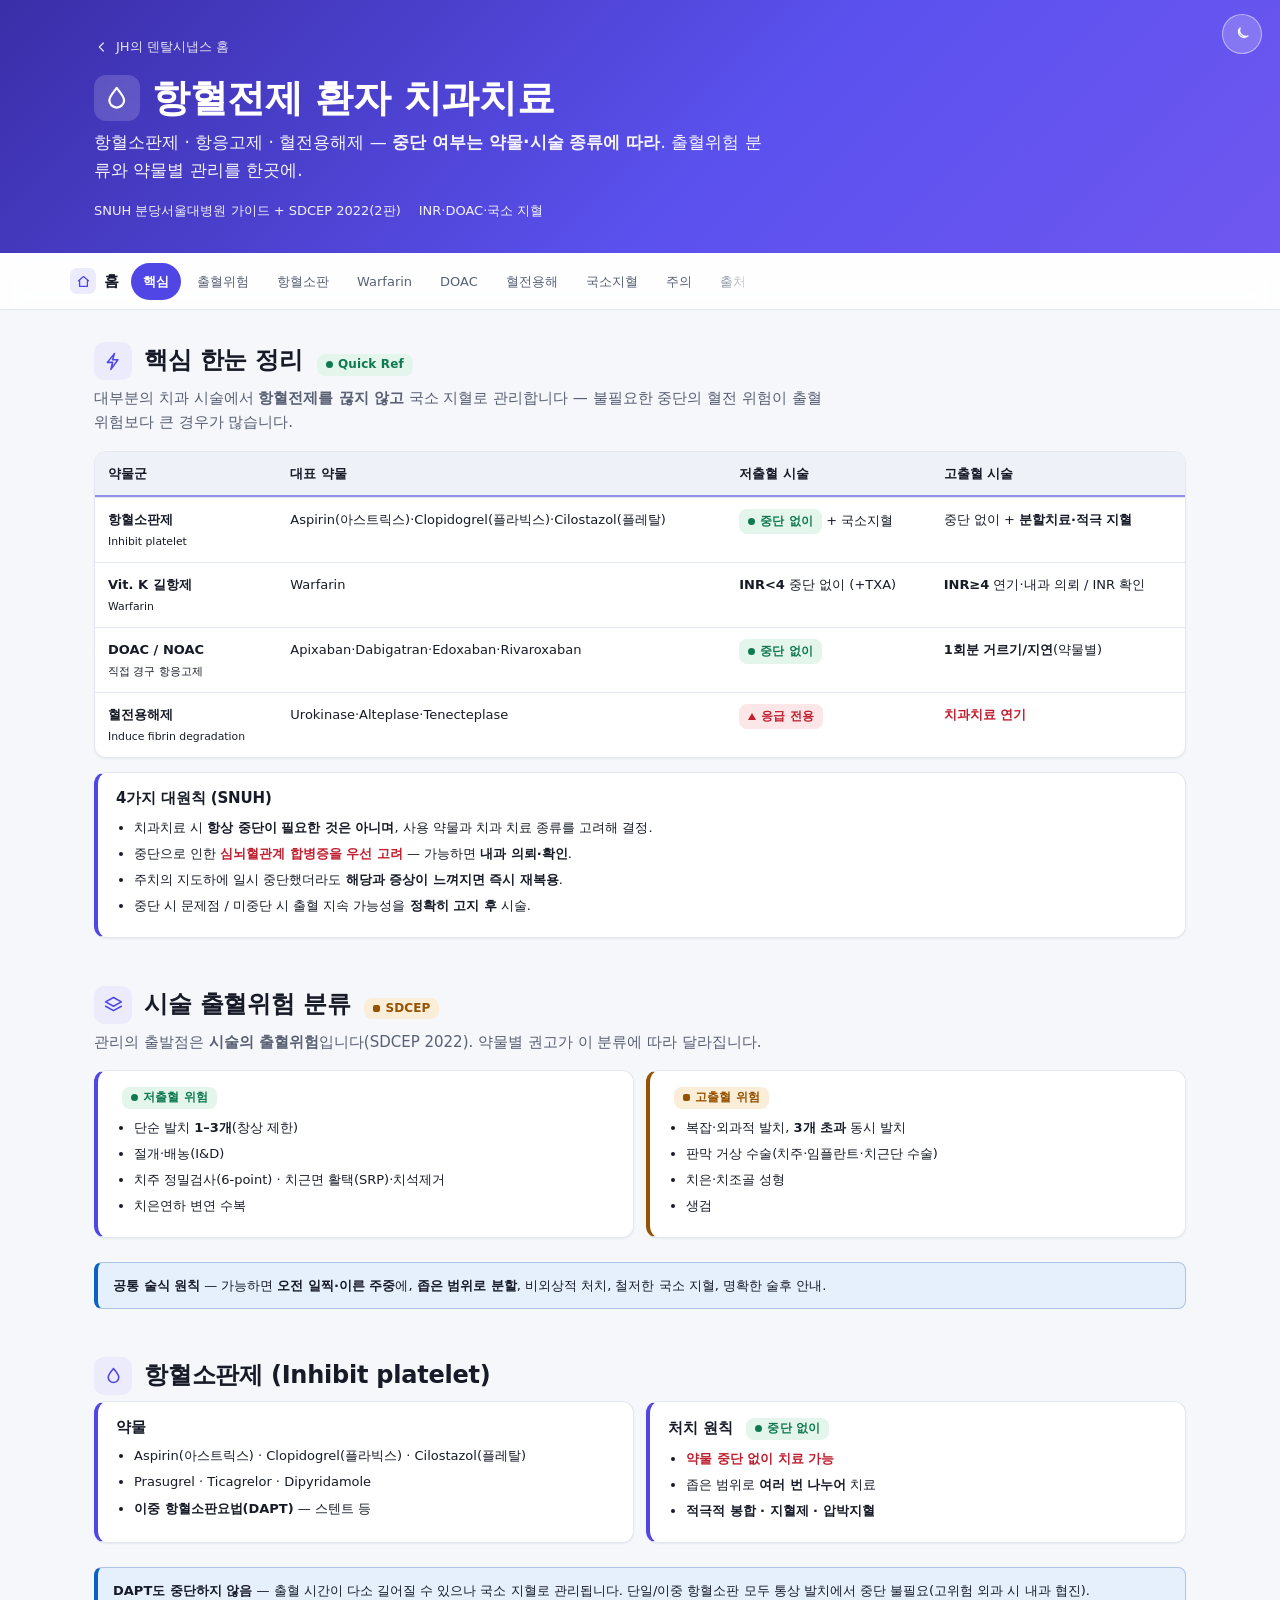
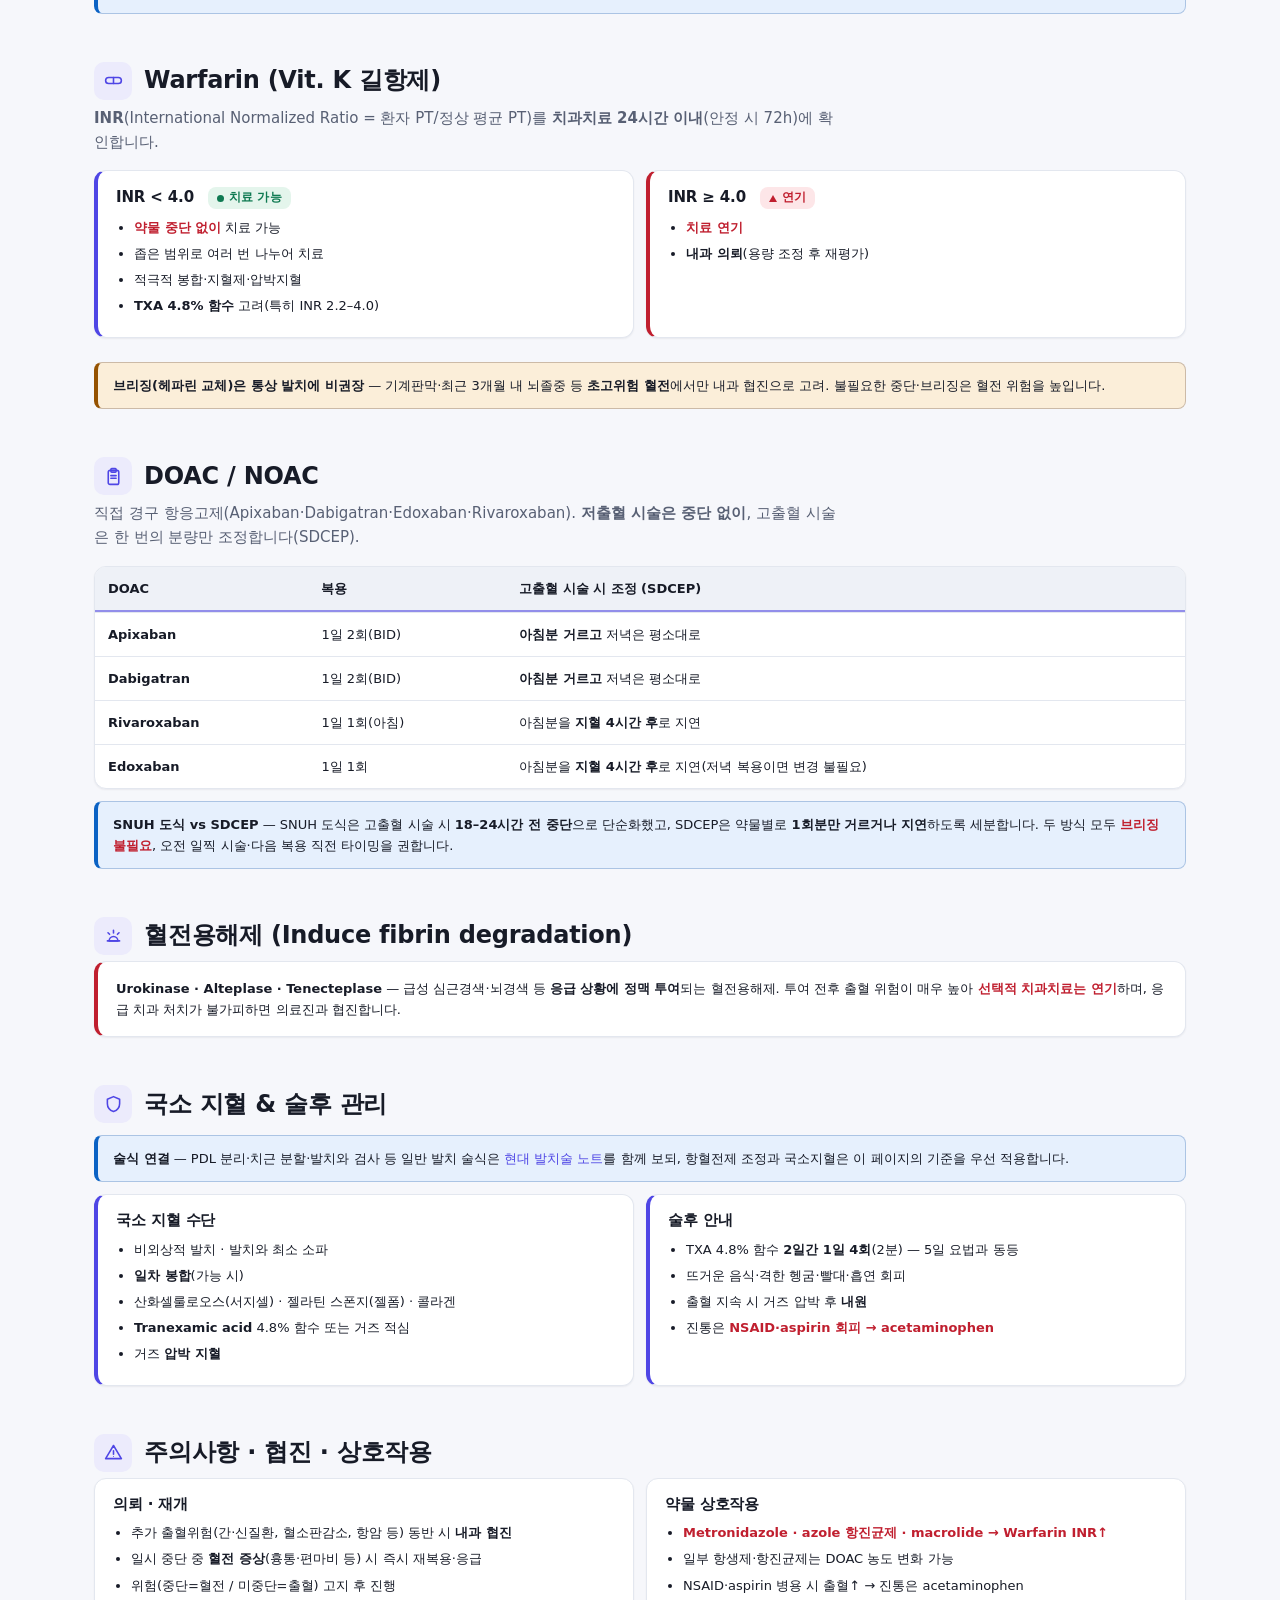
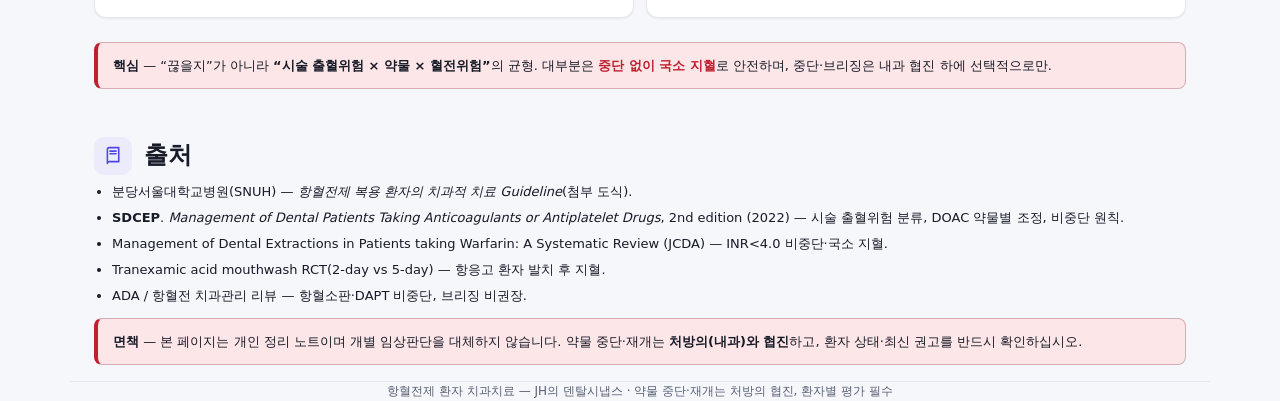
==== commit c8cfecfe: "docs: add TMD and modern extraction clinical guides" ====
--- a/antithrombotic.html
+++ b/antithrombotic.html
@@ -156,6 +156,7 @@
   <!-- 국소 지혈 -->
   <section id="hemostasis">
     <div class="sec-head"><span class="ic"><svg aria-hidden="true"><use href="assets/icons.svg#i-shield"/></svg></span><h2>국소 지혈 & 술후 관리</h2></div>
+    <div class="callout"><b>술식 연결</b> — PDL 분리·치근 분할·발치와 검사 등 일반 발치 술식은 <a href="extraction.html">현대 발치술 노트</a>를 함께 보되, 항혈전제 조정과 국소지혈은 이 페이지의 기준을 우선 적용합니다.</div>
     <div class="cols">
       <div class="card bl"><h3>국소 지혈 수단</h3>
         <ul class="tight">
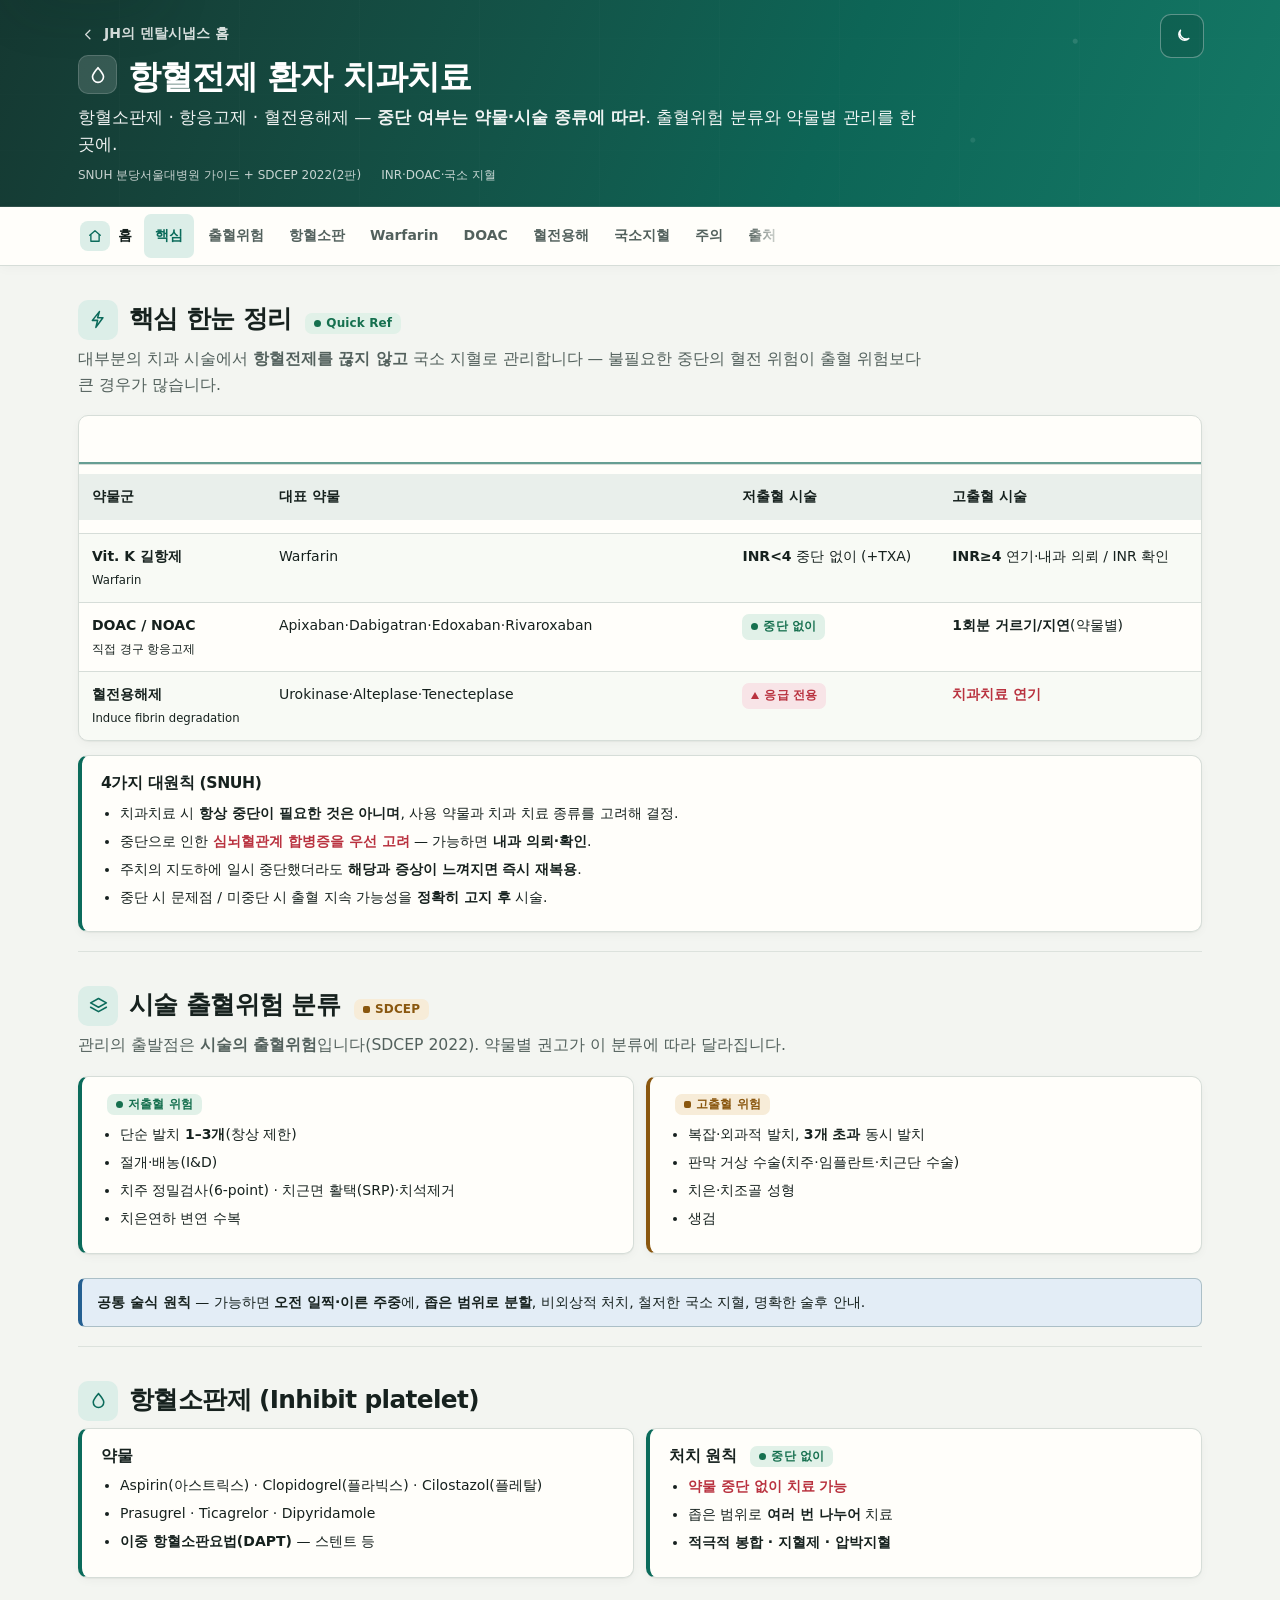
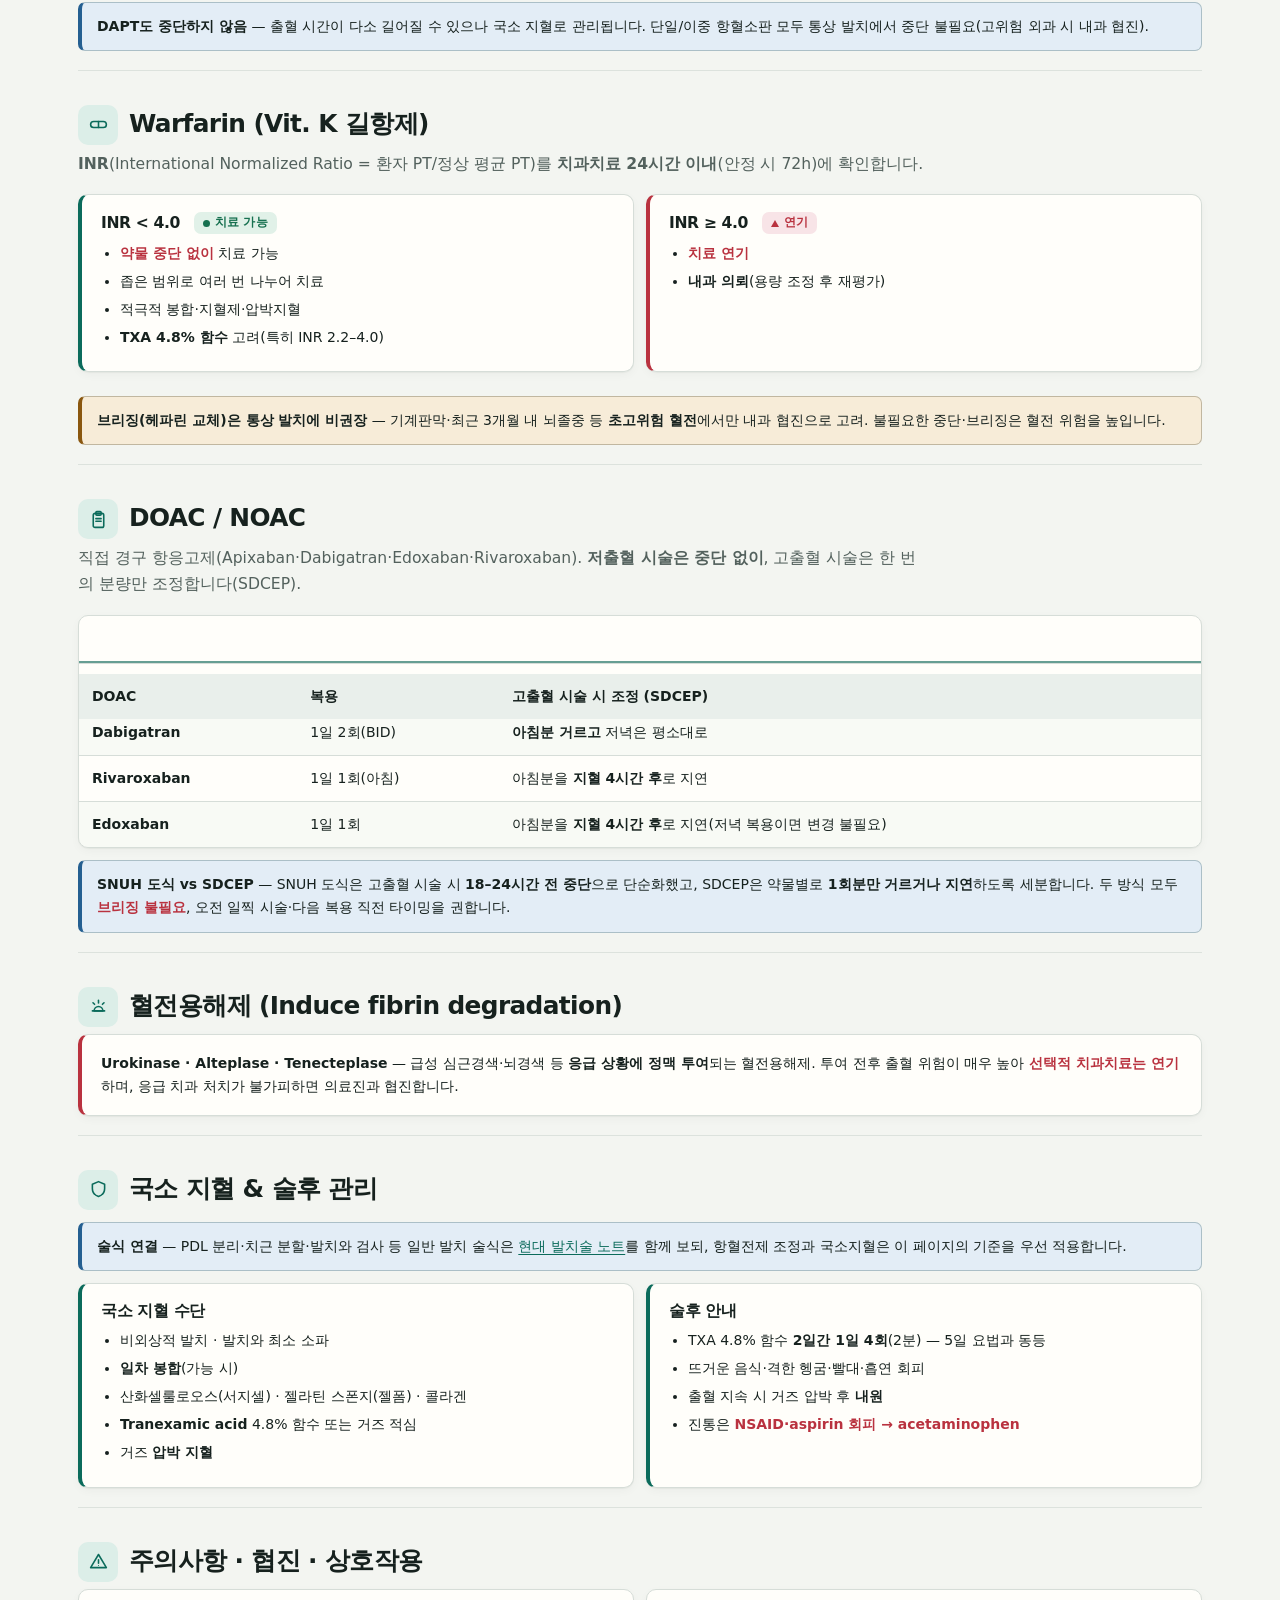
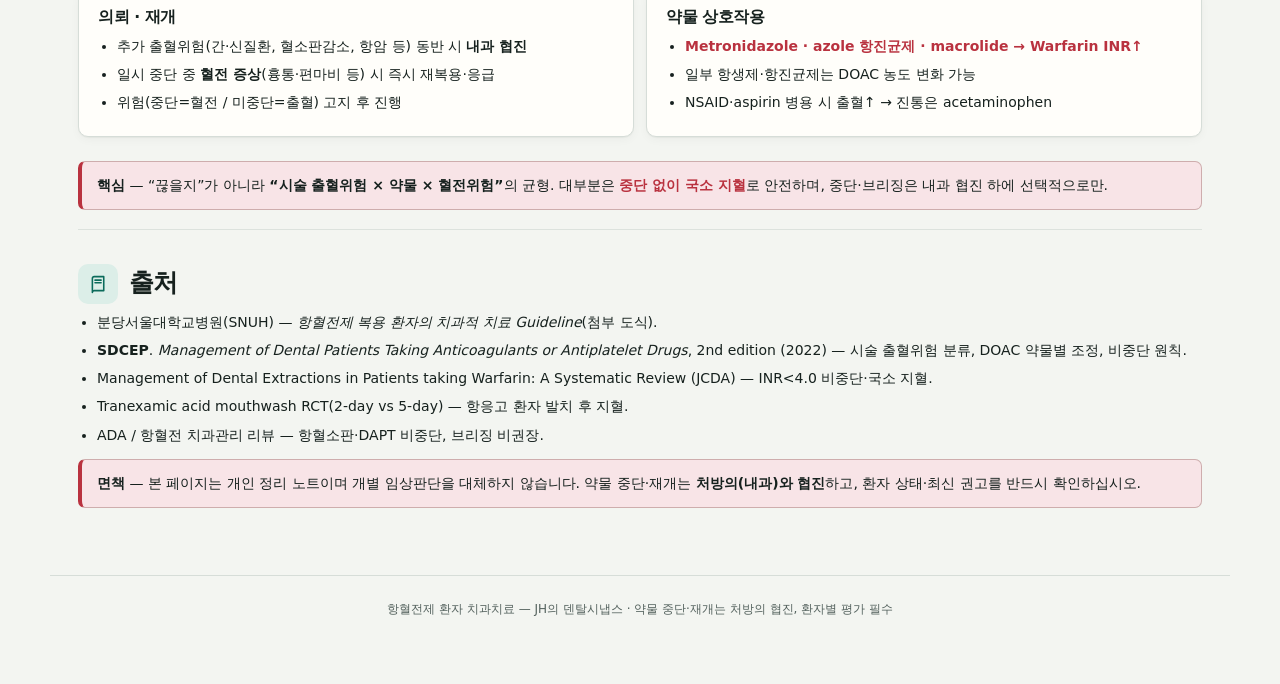
==== commit 1253a419: "Redesign clinical note interface" ====
--- a/antithrombotic.html
+++ b/antithrombotic.html
@@ -5,9 +5,9 @@
 <meta name="viewport" content="width=device-width, initial-scale=1.0" />
 <title>항혈전제 환자 치과치료 — JH의 덴탈시냅스</title>
 <meta name="description" content="항혈전제(항혈소판제·항응고제·혈전용해제) 복용 환자의 치과 치료 — 출혈위험 분류, Warfarin INR, DOAC 약물별 조정, 국소 지혈, 주의사항" />
-<meta name="theme-color" content="#4f46e5" />
+<meta name="theme-color" content="#0b6b5b" />
 <link rel="icon" href="assets/favicon.svg" type="image/svg+xml" />
-<link rel="stylesheet" href="assets/theme.css?v=4" />
+<link rel="stylesheet" href="assets/theme.css?v=6" />
 <style>
   h2 .badge,h3 .badge{margin-left:6px} td b{font-weight:700}
   ol.flowlist{margin:6px 0 0;padding-left:20px;font-size:var(--text-sm)} ol.flowlist li{margin:5px 0}
@@ -232,6 +232,6 @@
     toTop.addEventListener('click',()=>scrollTo({top:0,behavior:'smooth'})); }
 })();
 </script>
-<script src="assets/theme.js?v=4"></script>
+<script src="assets/theme.js?v=5"></script>
 </body>
 </html>
--- a/assets/theme.css
+++ b/assets/theme.css
@@ -1,266 +1,261 @@
-/* =======================================================================
-   JH의 덴탈시냅스 — Design System (tokens)  ·  모든 페이지 공유
-   ======================================================================= */
+/* ======================================================================
+   JH의 덴탈시냅스 — Clinical field guide design system
+   ====================================================================== */
 :root{
-  color-scheme: light dark;
-
-  /* ---- color: slate neutrals + indigo brand + semantic status ---- */
-  --bg:#f6f7fb; --surface:#ffffff; --surface-2:#eef1f7; --line:#e3e7ef;
-  --ink:#171b27; --ink-2:#586074; --ink-3:#8b93a6;
-  --brand:#4f46e5; --brand-strong:#4338ca; --brand-ink:#ffffff; --brand-soft:#ecebfc;
-  --success:#0f7a52; --success-soft:#e4f5ec;
-  --warning:#955200; --warning-soft:#fbeed9;
-  --danger:#c01f2f;  --danger-soft:#fde6e8;
-  --info:#0b62c4;    --info-soft:#e6f0fd;
-
-  /* legacy aliases (구 클래스 호환) */
-  --muted:var(--ink-2); --brand-d:var(--brand-strong); --warn:var(--warning);
-  --accent:#0f7a52; --radius:12px;
-
-  /* ---- type scale (root 16px · ratio ~1.2–1.25) ---- */
-  --text-xs:.75rem; --text-sm:.8125rem; --text-base:.9375rem; --text-md:1.0625rem;
-  --text-lg:1.25rem; --text-xl:1.5rem; --text-2xl:1.875rem; --text-3xl:2.25rem;
-  --lh-tight:1.3; --lh:1.62;
-
-  /* ---- spacing (8pt) ---- */
-  --sp-1:4px; --sp-2:8px; --sp-3:12px; --sp-4:16px; --sp-5:24px; --sp-6:32px; --sp-7:48px; --sp-8:64px;
-
-  /* ---- radius / shadow / motion ---- */
-  --r-sm:8px; --r:12px; --r-lg:16px; --r-pill:999px;
-  --shadow-sm:0 1px 2px rgba(18,24,40,.06);
-  --shadow:0 1px 3px rgba(18,24,40,.05),0 10px 26px rgba(18,24,40,.07);
-  --shadow-lg:0 18px 50px rgba(18,24,40,.16);
-  --ease:cubic-bezier(.2,.7,.2,1); --dur:.2s;
-
-  --maxw:1140px;
-  /* hero gradient (테마 무관 고정 — 흰 텍스트 가독 보장) */
-  --hero-1:#3a2ea8; --hero-2:#5b51ef; --hero-3:#6f57f0;
-}
-:root[data-theme="dark"], :root[data-theme="auto"]{ }
-@media (prefers-color-scheme: dark){ :root[data-theme="auto"]{
-  --bg:#0e1118; --surface:#161b24; --surface-2:#1d2330; --line:#2a3142;
-  --ink:#e9edf5; --ink-2:#a8b1c3; --ink-3:#79849a;
-  --brand:#8d89f6; --brand-strong:#aaa6f9; --brand-ink:#0e1118; --brand-soft:#1f2440;
-  --success:#46cf91; --success-soft:#11271d;
-  --warning:#e2a85c; --warning-soft:#2a2113;
-  --danger:#f0746e;  --danger-soft:#2c1719;
-  --info:#5ea7f3;    --info-soft:#11233b;
-  --accent:#46cf91;
-  --shadow-sm:0 1px 2px rgba(0,0,0,.4);
-  --shadow:0 1px 3px rgba(0,0,0,.45),0 10px 26px rgba(0,0,0,.35);
-  --shadow-lg:0 18px 50px rgba(0,0,0,.5);
-}}
+  color-scheme:light dark;
+
+  /* calm paper + clinical teal */
+  --bg:#f3f5f1;--surface:#fffefa;--surface-2:#e9efeb;--surface-3:#dfe8e3;--line:#d6ddd8;
+  --ink:#16211e;--ink-2:#53615d;--ink-3:#7c8985;
+  --brand:#0b6b5b;--brand-strong:#075448;--brand-ink:#fff;--brand-soft:#dceee8;
+  --success:#16704f;--success-soft:#e1f1e8;
+  --warning:#8a570f;--warning-soft:#f7ecd8;
+  --danger:#b9323f;--danger-soft:#f8e4e7;
+  --info:#245f91;--info-soft:#e3edf6;
+
+  /* legacy aliases */
+  --muted:var(--ink-2);--brand-d:var(--brand-strong);--warn:var(--warning);--accent:var(--success);--radius:10px;
+
+  --text-xs:.75rem;--text-sm:.875rem;--text-base:.975rem;--text-md:1.075rem;
+  --text-lg:1.25rem;--text-xl:1.55rem;--text-2xl:1.95rem;--text-3xl:2.45rem;
+  --lh-tight:1.3;--lh:1.65;
+
+  --sp-1:4px;--sp-2:8px;--sp-3:12px;--sp-4:16px;--sp-5:24px;--sp-6:32px;--sp-7:48px;--sp-8:64px;
+
+  --r-sm:7px;--r:10px;--r-lg:14px;--r-pill:999px;
+  --shadow-sm:0 1px 1px rgba(25,42,36,.04),0 3px 10px rgba(25,42,36,.035);
+  --shadow:0 1px 2px rgba(25,42,36,.05),0 12px 28px rgba(25,42,36,.08);
+  --shadow-lg:0 22px 54px rgba(15,35,29,.16);
+  --ease:cubic-bezier(.2,.7,.2,1);--dur:.18s;
+
+  --maxw:1180px;
+  --hero-1:#163b34;--hero-2:#0d6556;--hero-3:#16816d;
+}
+
+@media (prefers-color-scheme:dark){
+  :root[data-theme="auto"]{
+    --bg:#101613;--surface:#171e1a;--surface-2:#202a25;--surface-3:#2a3731;--line:#34423b;
+    --ink:#eef3f0;--ink-2:#b3c0ba;--ink-3:#84938c;
+    --brand:#67c9b2;--brand-strong:#8ed9c7;--brand-ink:#10231e;--brand-soft:#18382f;
+    --success:#72d2a5;--success-soft:#173127;--warning:#e0b36b;--warning-soft:#342819;
+    --danger:#ef8188;--danger-soft:#391d21;--info:#82b9e6;--info-soft:#192d3d;
+    --accent:var(--success);
+    --shadow-sm:0 1px 2px rgba(0,0,0,.24);--shadow:0 14px 32px rgba(0,0,0,.28);--shadow-lg:0 24px 58px rgba(0,0,0,.42);
+  }
+}
 :root[data-theme="dark"]{
-  --bg:#0e1118; --surface:#161b24; --surface-2:#1d2330; --line:#2a3142;
-  --ink:#e9edf5; --ink-2:#a8b1c3; --ink-3:#79849a;
-  --brand:#8d89f6; --brand-strong:#aaa6f9; --brand-ink:#0e1118; --brand-soft:#1f2440;
-  --success:#46cf91; --success-soft:#11271d;
-  --warning:#e2a85c; --warning-soft:#2a2113;
-  --danger:#f0746e;  --danger-soft:#2c1719;
-  --info:#5ea7f3;    --info-soft:#11233b;
-  --accent:#46cf91;
-  --shadow-sm:0 1px 2px rgba(0,0,0,.4);
-  --shadow:0 1px 3px rgba(0,0,0,.45),0 10px 26px rgba(0,0,0,.35);
-  --shadow-lg:0 18px 50px rgba(0,0,0,.5);
-}
-
-/* ======================= base ======================= */
+  --bg:#101613;--surface:#171e1a;--surface-2:#202a25;--surface-3:#2a3731;--line:#34423b;
+  --ink:#eef3f0;--ink-2:#b3c0ba;--ink-3:#84938c;
+  --brand:#67c9b2;--brand-strong:#8ed9c7;--brand-ink:#10231e;--brand-soft:#18382f;
+  --success:#72d2a5;--success-soft:#173127;--warning:#e0b36b;--warning-soft:#342819;
+  --danger:#ef8188;--danger-soft:#391d21;--info:#82b9e6;--info-soft:#192d3d;
+  --accent:var(--success);
+  --shadow-sm:0 1px 2px rgba(0,0,0,.24);--shadow:0 14px 32px rgba(0,0,0,.28);--shadow-lg:0 24px 58px rgba(0,0,0,.42);
+}
+
+/* ======================= foundation ======================= */
 *{box-sizing:border-box}
-html{scroll-behavior:smooth; scroll-padding-top:78px}
-@media (prefers-reduced-motion:reduce){ html{scroll-behavior:auto} *{animation-duration:.001ms!important;transition-duration:.001ms!important} }
-body{margin:0;font-family:"Pretendard","Apple SD Gothic Neo","Malgun Gothic",system-ui,-apple-system,"Segoe UI",Roboto,sans-serif;
+html{scroll-behavior:smooth;scroll-padding-top:76px;-webkit-text-size-adjust:100%}
+@media (prefers-reduced-motion:reduce){
+  html{scroll-behavior:auto}
+  *,*::before,*::after{animation-duration:.001ms!important;animation-iteration-count:1!important;transition-duration:.001ms!important;scroll-behavior:auto!important}
+}
+body{margin:0;min-width:320px;font-family:"Pretendard Variable","Pretendard","Apple SD Gothic Neo","Malgun Gothic",system-ui,-apple-system,"Segoe UI",sans-serif;
   font-size:var(--text-base);line-height:var(--lh);background:var(--bg);color:var(--ink);
   -webkit-font-smoothing:antialiased;text-rendering:optimizeLegibility}
-a{color:var(--brand);text-decoration:none}
+::selection{background:color-mix(in srgb,var(--brand) 26%,transparent);color:var(--ink)}
+a{color:var(--brand);text-decoration:none;text-decoration-thickness:.08em;text-underline-offset:.16em}
 a:hover{text-decoration:underline}
-h1,h2,h3,h4{line-height:var(--lh-tight);letter-spacing:-.01em}
-:focus-visible{outline:2px solid var(--brand);outline-offset:2px;border-radius:6px}
-.wrap{max-width:var(--maxw);margin:0 auto;padding:0 var(--sp-5)}
+main :is(p,li,dd,td,.callout,.sec-desc) a:not([class]){text-decoration:underline;text-decoration-thickness:.08em;text-underline-offset:.18em}
+h1,h2,h3,h4{line-height:var(--lh-tight);letter-spacing:-.025em;word-break:keep-all}
+p,li,td{overflow-wrap:break-word}
+button,input,summary{font:inherit}
+:focus-visible{outline:3px solid color-mix(in srgb,var(--brand) 72%,#fff);outline-offset:3px;border-radius:5px}
+.diagram:focus-visible{outline-offset:2px}
+.wrap{width:min(100%,var(--maxw));margin-inline:auto;padding-inline:clamp(16px,3vw,28px);min-width:0}
 .sr-only{position:absolute;width:1px;height:1px;padding:0;margin:-1px;overflow:hidden;clip:rect(0 0 0 0);white-space:nowrap;border:0}
-
-/* icons */
+.skip-link{position:fixed;left:16px;top:12px;z-index:200;transform:translateY(-160%);background:var(--ink);color:var(--surface);padding:10px 14px;border-radius:var(--r-sm);font-size:var(--text-sm);font-weight:800;box-shadow:var(--shadow-lg)}
+.skip-link:focus{transform:none;text-decoration:none}
+
 svg.gl{width:1.15em;height:1.15em;display:inline-block;vertical-align:-.16em;flex:0 0 auto}
 .ic{display:grid;place-items:center;flex:0 0 auto}
 .ic svg{width:60%;height:60%}
 
-/* ======================= header / hero ======================= */
-header.hero{position:relative;overflow:hidden;color:#fff;padding:var(--sp-6) 0 var(--sp-6);
-  background:linear-gradient(135deg,var(--hero-1) 0%,var(--hero-2) 58%,var(--hero-3) 100%)}
+/* ======================= document hero ======================= */
+header.hero{position:relative;isolation:isolate;overflow:hidden;color:#fff;padding:20px 0 22px;
+  background:linear-gradient(112deg,color-mix(in srgb,var(--hero-1) 92%,#071814) 0%,var(--hero-2) 64%,color-mix(in srgb,var(--hero-3) 82%,#0d5145) 100%);
+  border-bottom:1px solid rgba(255,255,255,.12)}
+header.hero::before{content:"";position:absolute;inset:0;z-index:-1;pointer-events:none;opacity:.7;
+  background:repeating-linear-gradient(90deg,transparent 0,transparent 119px,rgba(255,255,255,.045) 120px),
+    repeating-linear-gradient(0deg,transparent 0,transparent 55px,rgba(255,255,255,.025) 56px),
+    radial-gradient(circle at 84% 20%,rgba(255,255,255,.17) 0 2px,transparent 3px),
+    radial-gradient(circle at 76% 68%,rgba(255,255,255,.12) 0 2px,transparent 3px)}
 header.hero .wrap{position:relative;z-index:1}
-.crumb{display:inline-flex;align-items:center;gap:6px;color:#fff;opacity:.86;font-size:var(--text-sm);
-  margin-bottom:var(--sp-3);padding:4px 0}
+.crumb{display:inline-flex;align-items:center;gap:7px;color:#fff;opacity:.84;font-size:var(--text-sm);font-weight:650;
+  min-height:36px;margin:-4px 0 3px;padding:3px 2px}
 .crumb:hover{opacity:1;text-decoration:none}
-.crumb svg{width:16px;height:16px}
-header.hero h1{margin:0 0 6px;font-size:clamp(1.6rem,3.4vw,2.4rem);display:flex;align-items:center;gap:12px}
-header.hero h1 .logo{width:clamp(34px,5vw,46px);height:clamp(34px,5vw,46px);border-radius:12px;
-  background:rgba(255,255,255,.16);display:grid;place-items:center;backdrop-filter:blur(2px)}
-header.hero h1 .logo svg{width:64%;height:64%;color:#fff}
-header.hero p.sub{margin:0;opacity:.94;font-size:var(--text-md);max-width:62ch;font-weight:400}
-.meta-row{display:flex;flex-wrap:wrap;gap:8px 18px;margin-top:var(--sp-4);font-size:var(--text-sm);opacity:.92}
+.crumb svg{width:17px;height:17px}
+header.hero h1{margin:0 0 6px;font-size:clamp(1.5rem,2.8vw,2.08rem);display:flex;align-items:flex-start;gap:11px;max-width:34ch}
+header.hero h1 .logo{width:39px;height:39px;border-radius:10px;background:rgba(255,255,255,.14);border:1px solid rgba(255,255,255,.16);display:grid;place-items:center;flex:0 0 auto}
+header.hero h1 .logo svg{width:22px;height:22px;color:#fff}
+header.hero p.sub{margin:0;opacity:.93;font-size:var(--text-md);line-height:1.55;max-width:78ch;font-weight:420}
+.meta-row{display:flex;flex-wrap:wrap;gap:4px 20px;margin-top:9px;font-size:var(--text-xs);line-height:1.45;opacity:.76;font-variant-numeric:tabular-nums}
 .meta-row span{display:inline-flex;align-items:center;gap:6px}
 
-/* ======================= sticky topbar ======================= */
-.topbar{position:sticky;top:0;z-index:50;background:color-mix(in srgb,var(--surface) 88%,transparent);
-  -webkit-backdrop-filter:saturate(180%) blur(10px);backdrop-filter:saturate(180%) blur(10px);
-  border-bottom:1px solid var(--line)}
-.topbar-inner{display:flex;align-items:center;gap:var(--sp-3);min-height:56px;padding:8px 0}
-.brand{display:inline-flex;align-items:center;gap:8px;font-weight:800;color:var(--ink);font-size:var(--text-base)}
-.brand .logo{width:26px;height:26px;border-radius:7px;background:var(--brand-soft);color:var(--brand);display:grid;place-items:center}
-.brand .logo svg{width:17px;height:17px}
-.brand:hover{text-decoration:none}
-.links{display:flex;gap:4px;align-items:center;overflow-x:auto;scrollbar-width:none;-ms-overflow-style:none;mask-image:linear-gradient(90deg,#000 92%,transparent)}
+/* ======================= navigation / search ======================= */
+.topbar{position:sticky;top:0;z-index:50;background:color-mix(in srgb,var(--surface) 96%,transparent);border-bottom:1px solid var(--line);box-shadow:0 2px 12px rgba(23,39,33,.03);
+  -webkit-backdrop-filter:saturate(125%) blur(10px);backdrop-filter:saturate(125%) blur(10px)}
+.topbar-inner{display:flex;align-items:center;gap:10px;min-height:58px;padding-block:7px}
+.brand{display:inline-flex;align-items:center;gap:8px;min-height:44px;padding:0 2px;font-weight:850;color:var(--ink);font-size:var(--text-sm);white-space:nowrap}
+.brand .logo{width:30px;height:30px;border-radius:8px;background:var(--brand-soft);color:var(--brand);display:grid;place-items:center}
+.brand .logo svg{width:18px;height:18px}
+.brand:hover{text-decoration:none;color:var(--brand)}
+.links{display:flex;gap:3px;align-items:center;min-width:0;overflow-x:auto;scrollbar-width:none;-ms-overflow-style:none;mask-image:linear-gradient(90deg,#000 94%,transparent)}
 .links::-webkit-scrollbar{display:none}
-.links a{font-size:var(--text-sm);color:var(--ink-2);padding:8px 12px;border-radius:var(--r-pill);white-space:nowrap;min-height:36px;display:inline-flex;align-items:center;font-weight:500}
+.links a{position:relative;min-height:44px;display:inline-flex;align-items:center;padding:0 11px;border-radius:var(--r-sm);white-space:nowrap;font-size:var(--text-sm);font-weight:650;color:var(--ink-2);transition:background-color var(--dur),color var(--dur)}
 .links a:hover{background:var(--surface-2);color:var(--ink);text-decoration:none}
-.links a.active{background:var(--brand);color:var(--brand-ink);font-weight:700}
+.links a.active{background:var(--brand-soft);color:var(--brand);font-weight:850}
 .spacer{margin-left:auto}
 .search{display:flex;align-items:center;gap:8px}
 .search .field{position:relative;display:flex;align-items:center}
-.search .field svg{position:absolute;left:12px;width:16px;height:16px;color:var(--ink-3);pointer-events:none}
-.search input{border:1px solid var(--line);background:var(--surface);color:var(--ink);border-radius:var(--r-pill);
-  height:40px;padding:0 14px 0 34px;font-size:var(--text-sm);width:230px;outline:none;transition:border-color var(--dur),box-shadow var(--dur)}
+.search .field svg{position:absolute;left:13px;width:17px;height:17px;color:var(--ink-3);pointer-events:none}
+.search input{border:1px solid var(--line);background:var(--surface);color:var(--ink);border-radius:var(--r);
+  height:44px;padding:0 14px 0 39px;font-size:var(--text-sm);width:250px;outline:none;transition:border-color var(--dur),box-shadow var(--dur),background-color var(--dur)}
 .search input::placeholder{color:var(--ink-3)}
-.search input:focus{border-color:var(--brand);box-shadow:0 0 0 3px color-mix(in srgb,var(--brand) 22%,transparent)}
-.themebtn{border:1px solid var(--line);background:var(--surface);color:var(--ink-2);border-radius:var(--r-pill);
-  width:40px;height:40px;cursor:pointer;display:grid;place-items:center}
-.themebtn:hover{color:var(--brand);border-color:var(--brand)}
-.themebtn svg{width:18px;height:18px}
-/* hero 우상단 토글 */
-.themebtn.hero-toggle{position:absolute;top:14px;right:18px;left:auto;z-index:5;
-  background:rgba(255,255,255,.2);border-color:rgba(255,255,255,.48);color:#fff;
-  -webkit-backdrop-filter:blur(3px);backdrop-filter:blur(3px)}
-.themebtn.hero-toggle:hover{background:rgba(255,255,255,.26);border-color:rgba(255,255,255,.65);color:#fff}
-@media (max-width:640px){ .themebtn.hero-toggle{top:10px;right:12px} }
-
-/* ======================= disclaimer / callout ======================= */
-.disclaimer{display:flex;gap:10px;align-items:flex-start;background:var(--warning-soft);
-  border:1px solid color-mix(in srgb,var(--warning) 34%,var(--line));color:color-mix(in srgb,var(--warning) 78%,var(--ink));
-  border-radius:var(--r);padding:12px 16px;margin:var(--sp-4) auto;font-size:var(--text-sm)}
-.disclaimer svg{width:20px;height:20px;color:var(--warning);flex:0 0 auto;margin-top:1px}
-.disclaimer b{color:inherit}
-
-.callout{position:relative;background:var(--info-soft);border:1px solid color-mix(in srgb,var(--info) 26%,var(--line));
-  border-left:4px solid var(--info);border-radius:var(--r-sm);padding:12px 15px;font-size:var(--text-sm);margin:var(--sp-3) 0;color:var(--ink)}
-.callout.warn{background:var(--warning-soft);border-color:color-mix(in srgb,var(--warning) 30%,var(--line));border-left-color:var(--warning)}
-.callout.danger{background:var(--danger-soft);border-color:color-mix(in srgb,var(--danger) 30%,var(--line));border-left-color:var(--danger)}
-.callout.ok{background:var(--success-soft);border-color:color-mix(in srgb,var(--success) 30%,var(--line));border-left-color:var(--success)}
-
-/* ======================= note grid (hub) ======================= */
+.search input:focus{border-color:var(--brand);box-shadow:0 0 0 4px color-mix(in srgb,var(--brand) 16%,transparent);background:var(--surface)}
+.themebtn{appearance:none;border:1px solid var(--line);background:var(--surface);color:var(--ink-2);border-radius:11px;
+  width:44px;height:44px;cursor:pointer;display:grid;place-items:center;transition:background-color var(--dur),border-color var(--dur),color var(--dur),transform var(--dur)}
+.themebtn:hover{color:var(--brand);border-color:color-mix(in srgb,var(--brand) 55%,var(--line));background:var(--brand-soft);transform:translateY(-1px)}
+.themebtn svg{width:19px;height:19px}
+.themebtn.hero-toggle{position:absolute;top:14px;right:max(16px,calc((100vw - var(--maxw))/2 + 26px));left:auto;z-index:5;background:rgba(7,28,24,.18);border-color:rgba(255,255,255,.32);color:#fff}
+.themebtn.hero-toggle:hover{background:rgba(255,255,255,.17);border-color:rgba(255,255,255,.56);color:#fff}
+
+.mobile-sections{display:none;position:relative;margin-left:auto}
+.mobile-sections>summary{list-style:none;cursor:pointer;min-height:44px;align-items:center;border:1px solid var(--line);border-radius:var(--r-sm);background:var(--surface);padding:0 12px;font-size:var(--text-xs);font-weight:850;color:var(--ink)}
+.mobile-sections>summary::-webkit-details-marker{display:none}
+.mobile-sections>summary::after{content:"+";margin-left:7px;color:var(--brand);font-size:1rem;line-height:1}
+.mobile-sections[open]>summary::after{content:"−"}
+.mobile-sections nav{position:absolute;right:0;top:50px;z-index:90;width:min(380px,calc(100vw - 32px));max-height:min(68dvh,520px);overflow:auto;overscroll-behavior:contain;display:grid;grid-template-columns:1fr 1fr;gap:5px;background:var(--surface);border:1px solid var(--line);border-radius:var(--r-lg);padding:10px;box-shadow:var(--shadow-lg)}
+.mobile-sections:not([open])>nav{display:none!important}
+.mobile-sections[open]>nav{display:grid}
+.mobile-sections a{display:flex;align-items:center;min-height:42px;padding:7px 9px;border-radius:var(--r-sm);color:var(--ink-2);font-size:var(--text-xs);font-weight:750}
+.mobile-sections a:hover,.mobile-sections a.active{background:var(--brand-soft);color:var(--brand);text-decoration:none}
+
+.reading-progress{position:fixed;inset:0 0 auto;z-index:140;height:3px;background:transparent;pointer-events:none}
+.reading-progress span{display:block;width:100%;height:100%;background:var(--brand);transform:scaleX(0);transform-origin:left center;will-change:transform}
+
+/* ======================= clinical notices ======================= */
+.disclaimer{display:flex;gap:11px;align-items:flex-start;background:color-mix(in srgb,var(--warning-soft) 74%,var(--surface));
+  border:1px solid color-mix(in srgb,var(--warning) 30%,var(--line));border-left:4px solid var(--warning);color:var(--ink);
+  border-radius:var(--r);padding:12px 15px;margin:14px auto;font-size:var(--text-sm);line-height:1.55}
+.disclaimer svg{width:19px;height:19px;color:var(--warning);flex:0 0 auto;margin-top:1px}
+.disclaimer b{color:var(--warning)}
+.callout{position:relative;background:var(--info-soft);border:1px solid color-mix(in srgb,var(--info) 24%,var(--line));border-left:4px solid var(--info);border-radius:var(--r-sm);padding:12px 15px;font-size:var(--text-sm);margin:var(--sp-3) 0;color:var(--ink)}
+.callout.warn{background:var(--warning-soft);border-color:color-mix(in srgb,var(--warning) 28%,var(--line));border-left-color:var(--warning)}
+.callout.danger{background:var(--danger-soft);border-color:color-mix(in srgb,var(--danger) 28%,var(--line));border-left-color:var(--danger)}
+.callout.ok{background:var(--success-soft);border-color:color-mix(in srgb,var(--success) 28%,var(--line));border-left-color:var(--success)}
+
+/* ======================= hub note compatibility ======================= */
 .grid{display:grid;grid-template-columns:repeat(auto-fill,minmax(290px,1fr));gap:var(--sp-4);margin:var(--sp-4) 0 var(--sp-2)}
-a.note{position:relative;display:flex;flex-direction:column;background:var(--surface);border:1px solid var(--line);
-  border-radius:var(--r-lg);padding:var(--sp-5);box-shadow:var(--shadow-sm);color:inherit;overflow:hidden;
-  transition:transform var(--dur) var(--ease),box-shadow var(--dur),border-color var(--dur)}
-a.note:hover{transform:translateY(-3px);box-shadow:var(--shadow-lg);border-color:color-mix(in srgb,var(--accent2,var(--brand)) 50%,var(--line));text-decoration:none}
+a.note{position:relative;display:flex;flex-direction:column;background:var(--surface);border:1px solid var(--line);border-radius:var(--r-lg);padding:var(--sp-5);box-shadow:var(--shadow-sm);color:inherit;overflow:hidden;transition:transform var(--dur) var(--ease),box-shadow var(--dur),border-color var(--dur)}
+a.note:hover{transform:translateY(-2px);box-shadow:var(--shadow);border-color:color-mix(in srgb,var(--accent2,var(--brand)) 45%,var(--line));text-decoration:none}
 a.note::after{content:"";position:absolute;left:0;top:0;height:3px;width:100%;background:var(--accent2,var(--brand))}
-.note .ic{width:46px;height:46px;border-radius:12px;background:color-mix(in srgb,var(--accent2,var(--brand)) 14%,transparent);color:var(--accent2,var(--brand))}
-.note .ic svg{width:24px;height:24px}
-.note h3{margin:14px 0 6px;font-size:var(--text-md)}
-.note p{margin:0;color:var(--ink-2);font-size:var(--text-sm);flex:1}
-.note .row{display:flex;align-items:center;gap:8px;margin-top:var(--sp-4)}
-.note .go{margin-left:auto;color:var(--accent2,var(--brand));font-weight:700;font-size:var(--text-sm);display:inline-flex;align-items:center;gap:3px}
-.note .go svg{width:15px;height:15px}
-
-/* ======================= sections / content ======================= */
-section{padding:var(--sp-6) 0 var(--sp-1);scroll-margin-top:74px}
-.sec-head{display:flex;align-items:center;gap:12px;margin:0 0 6px}
-.sec-head h2{font-size:clamp(1.15rem,2.4vw,1.5rem);margin:0}
-.sec-head .ic{width:38px;height:38px;border-radius:10px;background:var(--brand-soft);color:var(--brand)}
+.note .ic{width:46px;height:46px;border-radius:11px;background:color-mix(in srgb,var(--accent2,var(--brand)) 14%,transparent);color:var(--accent2,var(--brand))}
+.note .ic svg{width:24px;height:24px}.note h3{margin:14px 0 6px;font-size:var(--text-md)}
+.note p{margin:0;color:var(--ink-2);font-size:var(--text-sm);flex:1}.note .row{display:flex;align-items:center;gap:8px;margin-top:var(--sp-4)}
+.note .go{margin-left:auto;color:var(--accent2,var(--brand));font-weight:800;font-size:var(--text-sm);display:inline-flex;align-items:center;gap:3px}.note .go svg{width:15px;height:15px}
+
+/* ======================= content rhythm ======================= */
+main.wrap{min-width:0}
+section{padding:34px 0 7px;scroll-margin-top:74px}
+main.wrap>section+section{border-top:1px solid color-mix(in srgb,var(--line) 78%,transparent)}
+.sec-head{display:flex;align-items:flex-start;gap:11px;margin:0 0 7px}
+.sec-head h2{font-size:clamp(1.18rem,2.3vw,1.55rem);margin:3px 0 0;min-width:0}
+.sec-head .ic{width:40px;height:40px;border-radius:10px;background:var(--brand-soft);color:var(--brand)}
 .sec-head .ic svg{width:21px;height:21px}
-.sec-desc{color:var(--ink-2);font-size:var(--text-base);margin:2px 0 var(--sp-4);max-width:78ch}
-
-.card{background:var(--surface);border:1px solid var(--line);border-radius:var(--r);padding:16px 18px;box-shadow:var(--shadow-sm);margin-bottom:var(--sp-3)}
+.sec-desc{color:var(--ink-2);font-size:var(--text-base);margin:2px 0 17px;max-width:86ch}
+.card{min-width:0;max-width:100%;overflow-wrap:anywhere;background:var(--surface);border:1px solid var(--line);border-radius:var(--r);padding:17px 19px;box-shadow:var(--shadow-sm);margin-bottom:var(--sp-3)}
 .card.bl{border-left:4px solid var(--brand)}
 .card h3{margin:0 0 8px;font-size:var(--text-base);display:flex;align-items:center;gap:8px;flex-wrap:wrap}
 .cols{display:grid;grid-template-columns:repeat(auto-fit,minmax(248px,1fr));gap:var(--sp-3)}
-ul.tight{margin:6px 0 0;padding-left:18px}
-ul.tight li{margin:5px 0;font-size:var(--text-sm)}
-ul.tight li small{color:var(--ink-2)}
-.em{color:var(--danger);font-weight:600}
-.hl{background:color-mix(in srgb,var(--brand) 14%,transparent);border-radius:4px;padding:0 3px}
-
-/* labels: pill / tag / badge (역할 분리) */
-.pill{display:inline-block;font-size:var(--text-xs);border:1px solid var(--line);border-radius:var(--r-pill);
-  padding:2px 9px;color:var(--ink-2);background:var(--surface);font-weight:500}
-.tag{display:inline-flex;align-items:center;font-size:var(--text-xs);font-weight:700;color:#fff;border-radius:var(--r-sm);padding:3px 9px;letter-spacing:.01em}
-.badge{display:inline-flex;align-items:center;gap:5px;font-size:var(--text-xs);font-weight:700;border-radius:var(--r-sm);
-  padding:3px 9px;letter-spacing:.01em;white-space:nowrap}
+.cols>*{min-width:0;max-width:100%}
+ul.tight{margin:6px 0 0;padding-left:19px}ul.tight li{margin:5px 0;font-size:var(--text-sm)}ul.tight li small{color:var(--ink-2)}
+.em{color:var(--danger);font-weight:700}.hl{background:color-mix(in srgb,var(--brand) 15%,transparent);border-radius:4px;padding:0 3px}
+
+.pill{display:inline-block;font-size:var(--text-xs);border:1px solid var(--line);border-radius:var(--r-pill);padding:3px 9px;color:var(--ink-2);background:var(--surface);font-weight:600}
+.tag{display:inline-flex;align-items:center;font-size:var(--text-xs);font-weight:800;color:#fff;border-radius:var(--r-sm);padding:3px 9px;letter-spacing:.01em}
+.badge{display:inline-flex;align-items:center;gap:5px;font-size:var(--text-xs);font-weight:800;border-radius:var(--r-sm);padding:3px 9px;letter-spacing:.01em;white-space:nowrap}
 .badge::before{content:"";width:7px;height:7px;border-radius:2px;background:currentColor}
-.badge.rec{color:var(--success);background:var(--success-soft)}
-.badge.exp{color:var(--warning);background:var(--warning-soft)}
-.badge.dgr{color:var(--danger);background:var(--danger-soft)}
-.badge.lim{color:var(--ink-2);background:var(--surface-2)}
-.badge.rec::before{border-radius:999px}            /* 색+모양 이중 인코딩 */
-.badge.lim::before{border-radius:0;transform:rotate(45deg)}
-.badge.dgr::before{width:0;height:0;border-radius:0;background:transparent;
-  border-left:4px solid transparent;border-right:4px solid transparent;border-bottom:7px solid currentColor}
-
-/* step flow */
+.badge.rec{color:var(--success);background:var(--success-soft)}.badge.exp{color:var(--warning);background:var(--warning-soft)}
+.badge.dgr{color:var(--danger);background:var(--danger-soft)}.badge.lim{color:var(--ink-2);background:var(--surface-2)}
+.badge.rec::before{border-radius:999px}.badge.lim::before{border-radius:0;transform:rotate(45deg)}
+.badge.dgr::before{width:0;height:0;border-radius:0;background:transparent;border-left:4px solid transparent;border-right:4px solid transparent;border-bottom:7px solid currentColor}
+
 .flow{display:flex;flex-wrap:wrap;gap:10px;align-items:stretch;margin:10px 0}
 .flow .step{flex:1 1 200px;background:var(--surface);border:1px solid var(--line);border-radius:var(--r-sm);padding:12px 14px;box-shadow:var(--shadow-sm)}
-.flow .step b{display:block;font-size:var(--text-sm);margin-bottom:2px}
-.flow .step small{color:var(--ink-2);font-size:var(--text-xs)}
-.flow .arrow{display:flex;align-items:center;justify-content:center;color:var(--ink-3);flex:0 0 auto}
-.flow .arrow svg{width:20px;height:20px}
+.flow .step b{display:block;font-size:var(--text-sm);margin-bottom:2px}.flow .step small{color:var(--ink-2);font-size:var(--text-xs)}
+.flow .arrow{display:flex;align-items:center;justify-content:center;color:var(--ink-3);flex:0 0 auto}.flow .arrow svg{width:20px;height:20px}
 
 /* ======================= tables ======================= */
 .tablewrap{overflow-x:auto;border:1px solid var(--line);border-radius:var(--r);box-shadow:var(--shadow-sm);background:var(--surface);margin-bottom:var(--sp-3)}
-table{border-collapse:collapse;width:100%;font-size:var(--text-sm)}
-caption{text-align:left;color:var(--ink-2);font-size:var(--text-xs);padding:8px 12px 0}
-thead th{background:var(--surface-2);color:var(--ink);text-align:left;padding:11px 13px;font-weight:700;white-space:nowrap;
-  border-bottom:2px solid color-mix(in srgb,var(--brand) 55%,var(--line));position:sticky;top:0}
+table{border-collapse:collapse;width:100%;font-size:var(--text-sm);font-variant-numeric:tabular-nums}
+caption{text-align:left;color:var(--ink-2);font-size:var(--text-xs);font-weight:750;padding:10px 13px 8px}
+thead th{background:var(--surface-2);color:var(--ink);text-align:left;padding:11px 13px;font-weight:800;white-space:nowrap;border-bottom:2px solid color-mix(in srgb,var(--brand) 55%,var(--line));position:sticky;top:58px}
 tbody td{padding:11px 13px;border-top:1px solid var(--line);vertical-align:top}
-tbody tr:hover{background:color-mix(in srgb,var(--brand) 5%,transparent)}
-
-/* responsive: table.cards → 모바일 카드 전환 (가로 스크롤 제거) */
+tbody tr:nth-child(even){background:color-mix(in srgb,var(--surface-2) 34%,transparent)}
+tbody tr:hover{background:color-mix(in srgb,var(--brand) 6%,transparent)}
+
 @media (max-width:720px){
   table.cards thead{position:absolute;width:1px;height:1px;padding:0;margin:-1px;overflow:hidden;clip:rect(0 0 0 0)}
-  table.cards, table.cards tbody, table.cards tr, table.cards td{display:block;width:100%;min-width:0}
-  table.cards tr{border:1px solid var(--line);border-radius:var(--r);margin:0 0 var(--sp-3);padding:6px 12px;background:var(--surface);box-shadow:var(--shadow-sm)}
-  table.cards tr:hover{background:var(--surface)}
-  table.cards td{border:0;border-top:1px dashed var(--line);padding:9px 0;display:flex;gap:12px}
+  table.cards thead th{position:static!important;display:block!important;width:1px!important;max-width:1px!important;height:1px!important;padding:0!important;border:0!important;overflow:hidden!important;white-space:nowrap!important}
+  table.cards,table.cards tbody,table.cards tr,table.cards td{display:block;width:100%;min-width:0}
+  table.cards>caption:not(.sr-only){display:block;width:100%;min-width:0;box-sizing:border-box;padding:8px 0 var(--sp-3);line-height:var(--lh);white-space:normal;word-break:keep-all;overflow-wrap:anywhere}
+  table.cards tr{border:1px solid var(--line);border-radius:var(--r);margin:0 0 11px;padding:5px 12px;background:var(--surface);box-shadow:var(--shadow-sm)}
+  table.cards tr:hover,table.cards tr:nth-child(even){background:var(--surface)}
+  table.cards td{border:0;border-top:1px dashed var(--line);padding:9px 0;display:grid;grid-template-columns:minmax(82px,29%) minmax(0,1fr);gap:12px;word-break:keep-all;overflow-wrap:anywhere}
   table.cards tr td:first-child{border-top:0}
-  table.cards td::before{content:attr(data-label);flex:0 0 36%;max-width:36%;color:var(--ink-2);font-weight:700;font-size:var(--text-xs);padding-top:1px}
+  table.cards td::before{content:attr(data-label);min-width:0;color:var(--ink-2);font-weight:800;font-size:var(--text-xs);padding-top:1px}
   .tablewrap.flat{border:0;box-shadow:none;background:transparent;overflow:visible}
 }
 
-/* ======================= data viz (SVG charts) ======================= */
-.viz{background:var(--surface);border:1px solid var(--line);border-radius:var(--r);box-shadow:var(--shadow-sm);padding:16px 18px;margin:0 0 var(--sp-3)}
-.viz h3{margin:0 0 2px;font-size:var(--text-base)}
-.viz .cap{color:var(--ink-2);font-size:var(--text-xs);margin:0 0 12px}
-.viz svg{display:block;width:100%;height:auto;overflow:visible}
-.viz text{fill:var(--ink-2);font-size:11px;font-weight:600}
-.viz .lab{fill:var(--ink);font-weight:700}
-.viz text.onfill{fill:#fff;font-weight:800;paint-order:stroke;stroke:rgba(20,16,46,.55);stroke-width:1.1px;stroke-linejoin:round}
-.viz text.onfill.soft{font-weight:600;stroke-width:.85px}
-.viz .track{fill:var(--surface-2)}
-.viz .rng{fill:var(--brand)}
-.viz .rng.warn{fill:var(--warning)} .viz .rng.dgr{fill:var(--danger)} .viz .rng.ok{fill:var(--success)}
-.viz .grid{stroke:var(--line);stroke-width:1}
-.viz .axis{stroke:var(--ink-3);stroke-width:1}
-.viz .node{fill:var(--surface);stroke:var(--brand);stroke-width:2}
-.viz .node.on{fill:var(--brand)}
-.viz .conn{stroke:var(--brand);stroke-width:2}
-.viz .bar{fill:var(--brand)}
-.viz .v-fill{fill:var(--brand)}
-.viz .seg{stroke:var(--surface);stroke-width:2}
-
-/* ======================= footer / misc ======================= */
+/* ======================= data visualization ======================= */
+.viz{background:var(--surface);border:1px solid var(--line);border-radius:var(--r);box-shadow:var(--shadow-sm);padding:17px 19px;margin:0 0 var(--sp-3)}
+.viz h3{margin:0 0 2px;font-size:var(--text-base)}.viz .cap{color:var(--ink-2);font-size:var(--text-xs);margin:0 0 12px}
+.viz svg{display:block;width:100%;height:auto;overflow:visible}.viz text{fill:var(--ink-2);font-size:11px;font-weight:650}.viz .lab{fill:var(--ink);font-weight:800}
+.viz text.onfill{fill:#fff;font-weight:800;paint-order:stroke;stroke:rgba(20,16,46,.55);stroke-width:1.1px;stroke-linejoin:round}.viz text.onfill.soft{font-weight:600;stroke-width:.85px}
+.viz .track{fill:var(--surface-2)}.viz .rng{fill:var(--brand)}.viz .rng.warn{fill:var(--warning)}.viz .rng.dgr{fill:var(--danger)}.viz .rng.ok{fill:var(--success)}
+.viz .grid{stroke:var(--line);stroke-width:1}.viz .axis{stroke:var(--ink-3);stroke-width:1}.viz .node{fill:var(--surface);stroke:var(--brand);stroke-width:2}.viz .node.on{fill:var(--brand)}
+.viz .conn{stroke:var(--brand);stroke-width:2}.viz .bar,.viz .v-fill{fill:var(--brand)}.viz .seg{stroke:var(--surface);stroke-width:2}
+
+/* ======================= footer / utilities ======================= */
 footer{margin-top:var(--sp-7);border-top:1px solid var(--line);padding:var(--sp-5) 0 var(--sp-8);color:var(--ink-2);font-size:var(--text-xs);text-align:center}
-.no-results{padding:18px;color:var(--ink-2);font-style:italic}
-mark{background:color-mix(in srgb,var(--warning) 30%,transparent);color:inherit;padding:0 2px;border-radius:3px}
-
-/* ======================= back-to-top ======================= */
-#toTop{position:fixed;right:18px;bottom:18px;z-index:60;width:46px;height:46px;border-radius:var(--r-pill);
-  border:1px solid var(--line);background:var(--surface);color:var(--brand);box-shadow:var(--shadow);
-  cursor:pointer;display:grid;place-items:center;opacity:0;visibility:hidden;transform:translateY(10px);
-  transition:opacity var(--dur),visibility var(--dur),transform var(--dur)}
-#toTop.show{opacity:1;visibility:visible;transform:none}
-#toTop svg{width:20px;height:20px}
-
-@media (max-width:640px){ .search input{width:150px} .wrap{padding:0 16px} }
+.no-results{padding:24px;color:var(--ink-2)}mark{background:color-mix(in srgb,var(--warning) 30%,transparent);color:inherit;padding:0 2px;border-radius:3px}
+#toTop{position:fixed;right:18px;bottom:max(18px,env(safe-area-inset-bottom));z-index:60;width:48px;height:48px;border-radius:12px;border:1px solid var(--line);background:var(--surface);color:var(--brand);box-shadow:var(--shadow);cursor:pointer;display:grid;place-items:center;opacity:0;visibility:hidden;transform:translateY(10px);transition:opacity var(--dur),visibility var(--dur),transform var(--dur),background-color var(--dur)}
+#toTop.show{opacity:1;visibility:visible;transform:none}#toTop:hover{background:var(--brand-soft)}#toTop svg{width:20px;height:20px}
+
+@media (max-width:720px){
+  html.has-section-menu .topbar .links{display:none!important}
+  .topbar .mobile-sections{display:block!important}
+  .mobile-sections>summary{display:flex!important}
+  .topbar-inner{min-height:56px}
+  .topbar .brand{min-height:44px}
+  header.hero{padding:20px 0 22px}
+  header.hero h1{font-size:clamp(1.45rem,6.2vw,1.85rem);gap:10px;padding-right:44px}
+  header.hero h1 .logo{width:38px;height:38px;border-radius:10px}header.hero h1 .logo svg{width:22px;height:22px}
+  header.hero p.sub{font-size:.96rem;line-height:1.55}.meta-row{margin-top:10px;gap:4px 14px}
+  .themebtn.hero-toggle{top:10px;right:12px}
+  .disclaimer{margin:11px auto;padding:11px 12px}
+  section{padding:28px 0 5px}.sec-desc{margin-bottom:14px}
+  .card{padding:15px 16px}.flow .arrow{display:none}
+}
+@media (max-width:480px){
+  .mobile-sections nav{grid-template-columns:1fr;width:calc(100vw - 24px);right:-2px}
+  .meta-row span{display:block;width:100%}
+  .cols{grid-template-columns:1fr}
+  .search input{width:min(58vw,220px)}
+}
 @media print{
-  .topbar,.themebtn,.search,#toTop{display:none!important}
-  body{background:#fff;color:#000}
-  .card,.note,.tablewrap,.flow .step,.viz{box-shadow:none;break-inside:avoid}
-  header.hero{-webkit-print-color-adjust:exact;print-color-adjust:exact}
-}
+  .topbar,.themebtn,.search,#toTop,.reading-progress,.skip-link,.mobile-sections{display:none!important}
+  body{background:#fff;color:#000}.card,.note,.tablewrap,.flow .step,.viz{box-shadow:none;break-inside:avoid}
+  header.hero{-webkit-print-color-adjust:exact;print-color-adjust:exact}main.wrap>section+section{border-top:1px solid #bbb}
+}
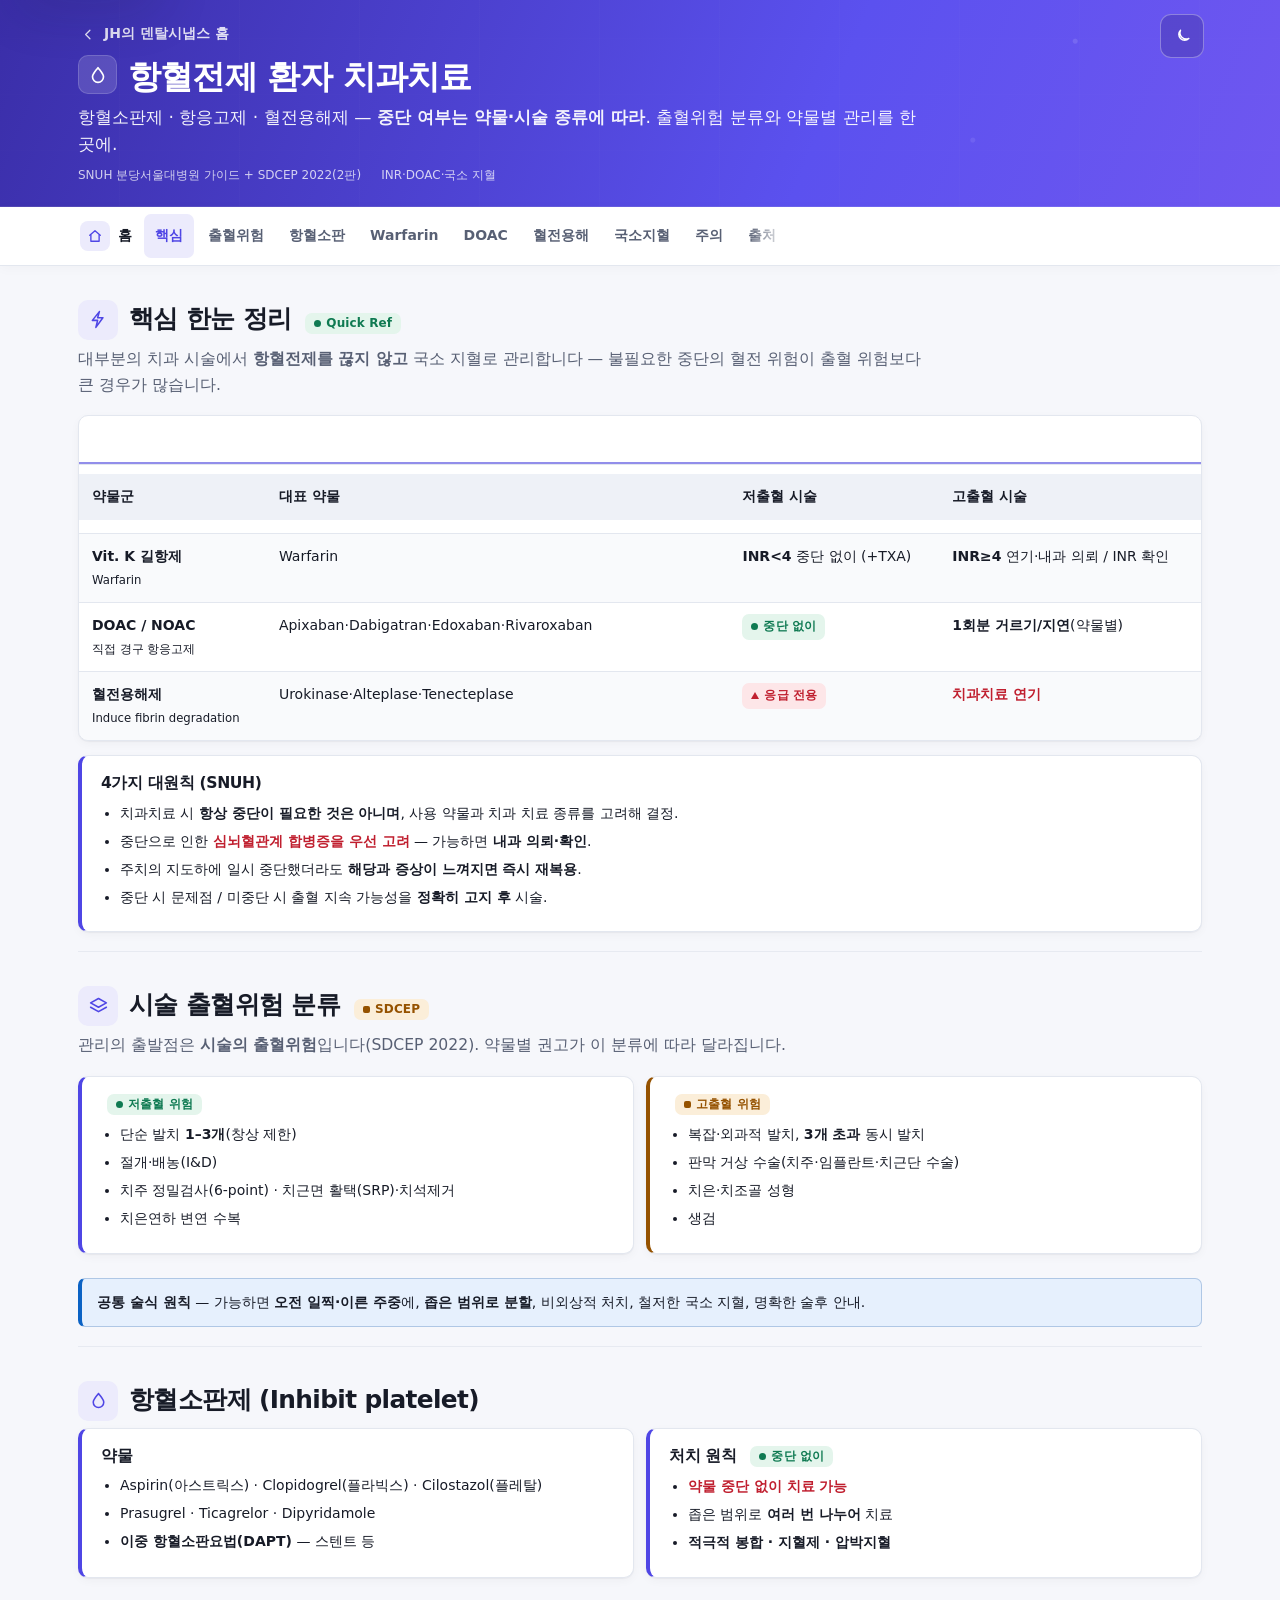
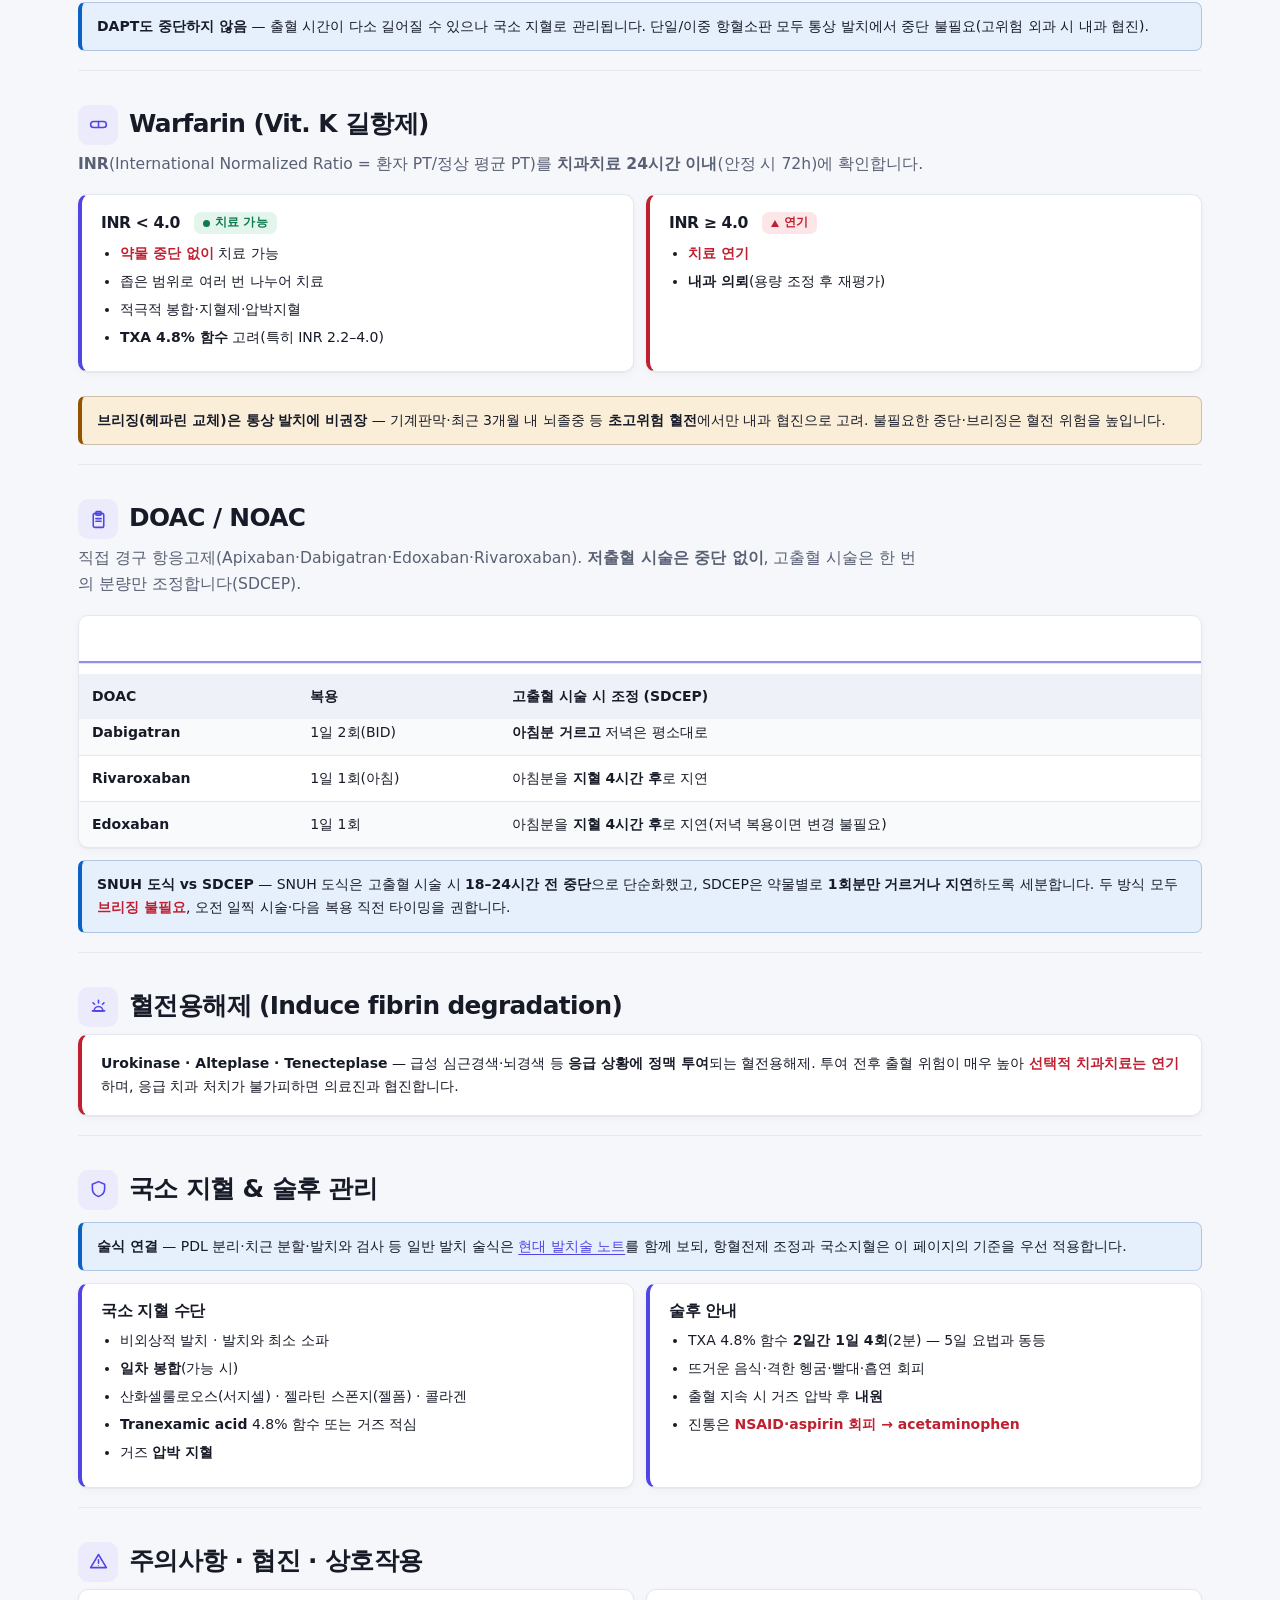
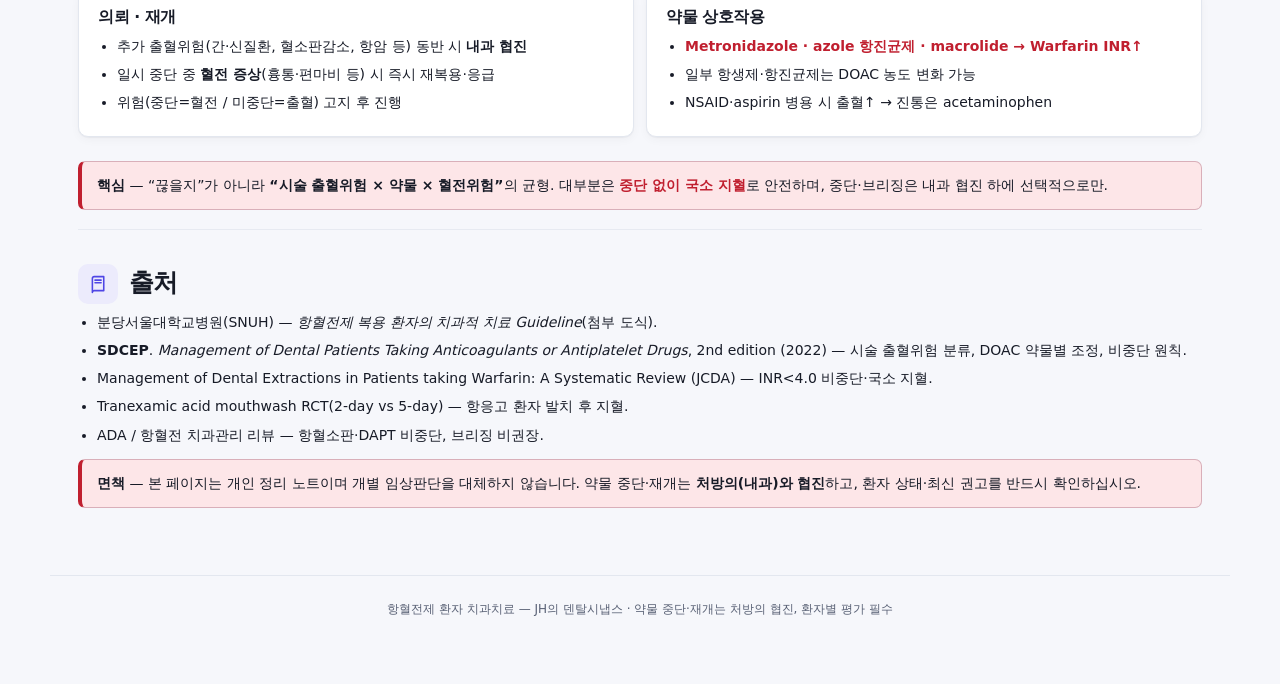
==== commit 03a334fe: "Restore indigo color palette" ====
--- a/antithrombotic.html
+++ b/antithrombotic.html
@@ -5,9 +5,9 @@
 <meta name="viewport" content="width=device-width, initial-scale=1.0" />
 <title>항혈전제 환자 치과치료 — JH의 덴탈시냅스</title>
 <meta name="description" content="항혈전제(항혈소판제·항응고제·혈전용해제) 복용 환자의 치과 치료 — 출혈위험 분류, Warfarin INR, DOAC 약물별 조정, 국소 지혈, 주의사항" />
-<meta name="theme-color" content="#0b6b5b" />
+<meta name="theme-color" content="#4f46e5" />
 <link rel="icon" href="assets/favicon.svg" type="image/svg+xml" />
-<link rel="stylesheet" href="assets/theme.css?v=6" />
+<link rel="stylesheet" href="assets/theme.css?v=7" />
 <style>
   h2 .badge,h3 .badge{margin-left:6px} td b{font-weight:700}
   ol.flowlist{margin:6px 0 0;padding-left:20px;font-size:var(--text-sm)} ol.flowlist li{margin:5px 0}
--- a/assets/theme.css
+++ b/assets/theme.css
@@ -4,14 +4,14 @@
 :root{
   color-scheme:light dark;
 
-  /* calm paper + clinical teal */
-  --bg:#f3f5f1;--surface:#fffefa;--surface-2:#e9efeb;--surface-3:#dfe8e3;--line:#d6ddd8;
-  --ink:#16211e;--ink-2:#53615d;--ink-3:#7c8985;
-  --brand:#0b6b5b;--brand-strong:#075448;--brand-ink:#fff;--brand-soft:#dceee8;
-  --success:#16704f;--success-soft:#e1f1e8;
-  --warning:#8a570f;--warning-soft:#f7ecd8;
-  --danger:#b9323f;--danger-soft:#f8e4e7;
-  --info:#245f91;--info-soft:#e3edf6;
+  /* restored palette: slate neutrals + indigo brand */
+  --bg:#f6f7fb;--surface:#fff;--surface-2:#eef1f7;--surface-3:#e3e7ef;--line:#e3e7ef;
+  --ink:#171b27;--ink-2:#586074;--ink-3:#667085;
+  --brand:#4f46e5;--brand-strong:#4338ca;--brand-ink:#fff;--brand-soft:#ecebfc;
+  --success:#0f7a52;--success-soft:#e4f5ec;
+  --warning:#955200;--warning-soft:#fbeed9;
+  --danger:#c01f2f;--danger-soft:#fde6e8;
+  --info:#0b62c4;--info-soft:#e6f0fd;
 
   /* legacy aliases */
   --muted:var(--ink-2);--brand-d:var(--brand-strong);--warn:var(--warning);--accent:var(--success);--radius:10px;
@@ -23,34 +23,34 @@
   --sp-1:4px;--sp-2:8px;--sp-3:12px;--sp-4:16px;--sp-5:24px;--sp-6:32px;--sp-7:48px;--sp-8:64px;
 
   --r-sm:7px;--r:10px;--r-lg:14px;--r-pill:999px;
-  --shadow-sm:0 1px 1px rgba(25,42,36,.04),0 3px 10px rgba(25,42,36,.035);
-  --shadow:0 1px 2px rgba(25,42,36,.05),0 12px 28px rgba(25,42,36,.08);
-  --shadow-lg:0 22px 54px rgba(15,35,29,.16);
+  --shadow-sm:0 1px 1px rgba(18,24,40,.04),0 3px 10px rgba(18,24,40,.035);
+  --shadow:0 1px 2px rgba(18,24,40,.05),0 12px 28px rgba(18,24,40,.08);
+  --shadow-lg:0 22px 54px rgba(18,24,40,.16);
   --ease:cubic-bezier(.2,.7,.2,1);--dur:.18s;
 
   --maxw:1180px;
-  --hero-1:#163b34;--hero-2:#0d6556;--hero-3:#16816d;
+  --hero-1:#3a2ea8;--hero-2:#5b51ef;--hero-3:#6f57f0;
 }
 
 @media (prefers-color-scheme:dark){
   :root[data-theme="auto"]{
-    --bg:#101613;--surface:#171e1a;--surface-2:#202a25;--surface-3:#2a3731;--line:#34423b;
-    --ink:#eef3f0;--ink-2:#b3c0ba;--ink-3:#84938c;
-    --brand:#67c9b2;--brand-strong:#8ed9c7;--brand-ink:#10231e;--brand-soft:#18382f;
-    --success:#72d2a5;--success-soft:#173127;--warning:#e0b36b;--warning-soft:#342819;
-    --danger:#ef8188;--danger-soft:#391d21;--info:#82b9e6;--info-soft:#192d3d;
+    --bg:#0e1118;--surface:#161b24;--surface-2:#1d2330;--surface-3:#252c3a;--line:#2a3142;
+    --ink:#e9edf5;--ink-2:#a8b1c3;--ink-3:#79849a;
+    --brand:#8d89f6;--brand-strong:#aaa6f9;--brand-ink:#0e1118;--brand-soft:#1f2440;
+    --success:#46cf91;--success-soft:#11271d;--warning:#e2a85c;--warning-soft:#2a2113;
+    --danger:#f0746e;--danger-soft:#2c1719;--info:#5ea7f3;--info-soft:#11233b;
     --accent:var(--success);
-    --shadow-sm:0 1px 2px rgba(0,0,0,.24);--shadow:0 14px 32px rgba(0,0,0,.28);--shadow-lg:0 24px 58px rgba(0,0,0,.42);
+    --shadow-sm:0 1px 2px rgba(0,0,0,.4);--shadow:0 14px 32px rgba(0,0,0,.35);--shadow-lg:0 24px 58px rgba(0,0,0,.5);
   }
 }
 :root[data-theme="dark"]{
-  --bg:#101613;--surface:#171e1a;--surface-2:#202a25;--surface-3:#2a3731;--line:#34423b;
-  --ink:#eef3f0;--ink-2:#b3c0ba;--ink-3:#84938c;
-  --brand:#67c9b2;--brand-strong:#8ed9c7;--brand-ink:#10231e;--brand-soft:#18382f;
-  --success:#72d2a5;--success-soft:#173127;--warning:#e0b36b;--warning-soft:#342819;
-  --danger:#ef8188;--danger-soft:#391d21;--info:#82b9e6;--info-soft:#192d3d;
+  --bg:#0e1118;--surface:#161b24;--surface-2:#1d2330;--surface-3:#252c3a;--line:#2a3142;
+  --ink:#e9edf5;--ink-2:#a8b1c3;--ink-3:#79849a;
+  --brand:#8d89f6;--brand-strong:#aaa6f9;--brand-ink:#0e1118;--brand-soft:#1f2440;
+  --success:#46cf91;--success-soft:#11271d;--warning:#e2a85c;--warning-soft:#2a2113;
+  --danger:#f0746e;--danger-soft:#2c1719;--info:#5ea7f3;--info-soft:#11233b;
   --accent:var(--success);
-  --shadow-sm:0 1px 2px rgba(0,0,0,.24);--shadow:0 14px 32px rgba(0,0,0,.28);--shadow-lg:0 24px 58px rgba(0,0,0,.42);
+  --shadow-sm:0 1px 2px rgba(0,0,0,.4);--shadow:0 14px 32px rgba(0,0,0,.35);--shadow-lg:0 24px 58px rgba(0,0,0,.5);
 }
 
 /* ======================= foundation ======================= */
@@ -83,7 +83,7 @@
 
 /* ======================= document hero ======================= */
 header.hero{position:relative;isolation:isolate;overflow:hidden;color:#fff;padding:20px 0 22px;
-  background:linear-gradient(112deg,color-mix(in srgb,var(--hero-1) 92%,#071814) 0%,var(--hero-2) 64%,color-mix(in srgb,var(--hero-3) 82%,#0d5145) 100%);
+  background:linear-gradient(112deg,var(--hero-1) 0%,var(--hero-2) 64%,var(--hero-3) 100%);
   border-bottom:1px solid rgba(255,255,255,.12)}
 header.hero::before{content:"";position:absolute;inset:0;z-index:-1;pointer-events:none;opacity:.7;
   background:repeating-linear-gradient(90deg,transparent 0,transparent 119px,rgba(255,255,255,.045) 120px),
@@ -103,7 +103,7 @@
 .meta-row span{display:inline-flex;align-items:center;gap:6px}
 
 /* ======================= navigation / search ======================= */
-.topbar{position:sticky;top:0;z-index:50;background:color-mix(in srgb,var(--surface) 96%,transparent);border-bottom:1px solid var(--line);box-shadow:0 2px 12px rgba(23,39,33,.03);
+.topbar{position:sticky;top:0;z-index:50;background:color-mix(in srgb,var(--surface) 96%,transparent);border-bottom:1px solid var(--line);box-shadow:0 2px 12px rgba(18,24,40,.03);
   -webkit-backdrop-filter:saturate(125%) blur(10px);backdrop-filter:saturate(125%) blur(10px)}
 .topbar-inner{display:flex;align-items:center;gap:10px;min-height:58px;padding-block:7px}
 .brand{display:inline-flex;align-items:center;gap:8px;min-height:44px;padding:0 2px;font-weight:850;color:var(--ink);font-size:var(--text-sm);white-space:nowrap}
@@ -127,7 +127,7 @@
   width:44px;height:44px;cursor:pointer;display:grid;place-items:center;transition:background-color var(--dur),border-color var(--dur),color var(--dur),transform var(--dur)}
 .themebtn:hover{color:var(--brand);border-color:color-mix(in srgb,var(--brand) 55%,var(--line));background:var(--brand-soft);transform:translateY(-1px)}
 .themebtn svg{width:19px;height:19px}
-.themebtn.hero-toggle{position:absolute;top:14px;right:max(16px,calc((100vw - var(--maxw))/2 + 26px));left:auto;z-index:5;background:rgba(7,28,24,.18);border-color:rgba(255,255,255,.32);color:#fff}
+.themebtn.hero-toggle{position:absolute;top:14px;right:max(16px,calc((100vw - var(--maxw))/2 + 26px));left:auto;z-index:5;background:rgba(20,16,62,.18);border-color:rgba(255,255,255,.32);color:#fff}
 .themebtn.hero-toggle:hover{background:rgba(255,255,255,.17);border-color:rgba(255,255,255,.56);color:#fff}
 
 .mobile-sections{display:none;position:relative;margin-left:auto}
